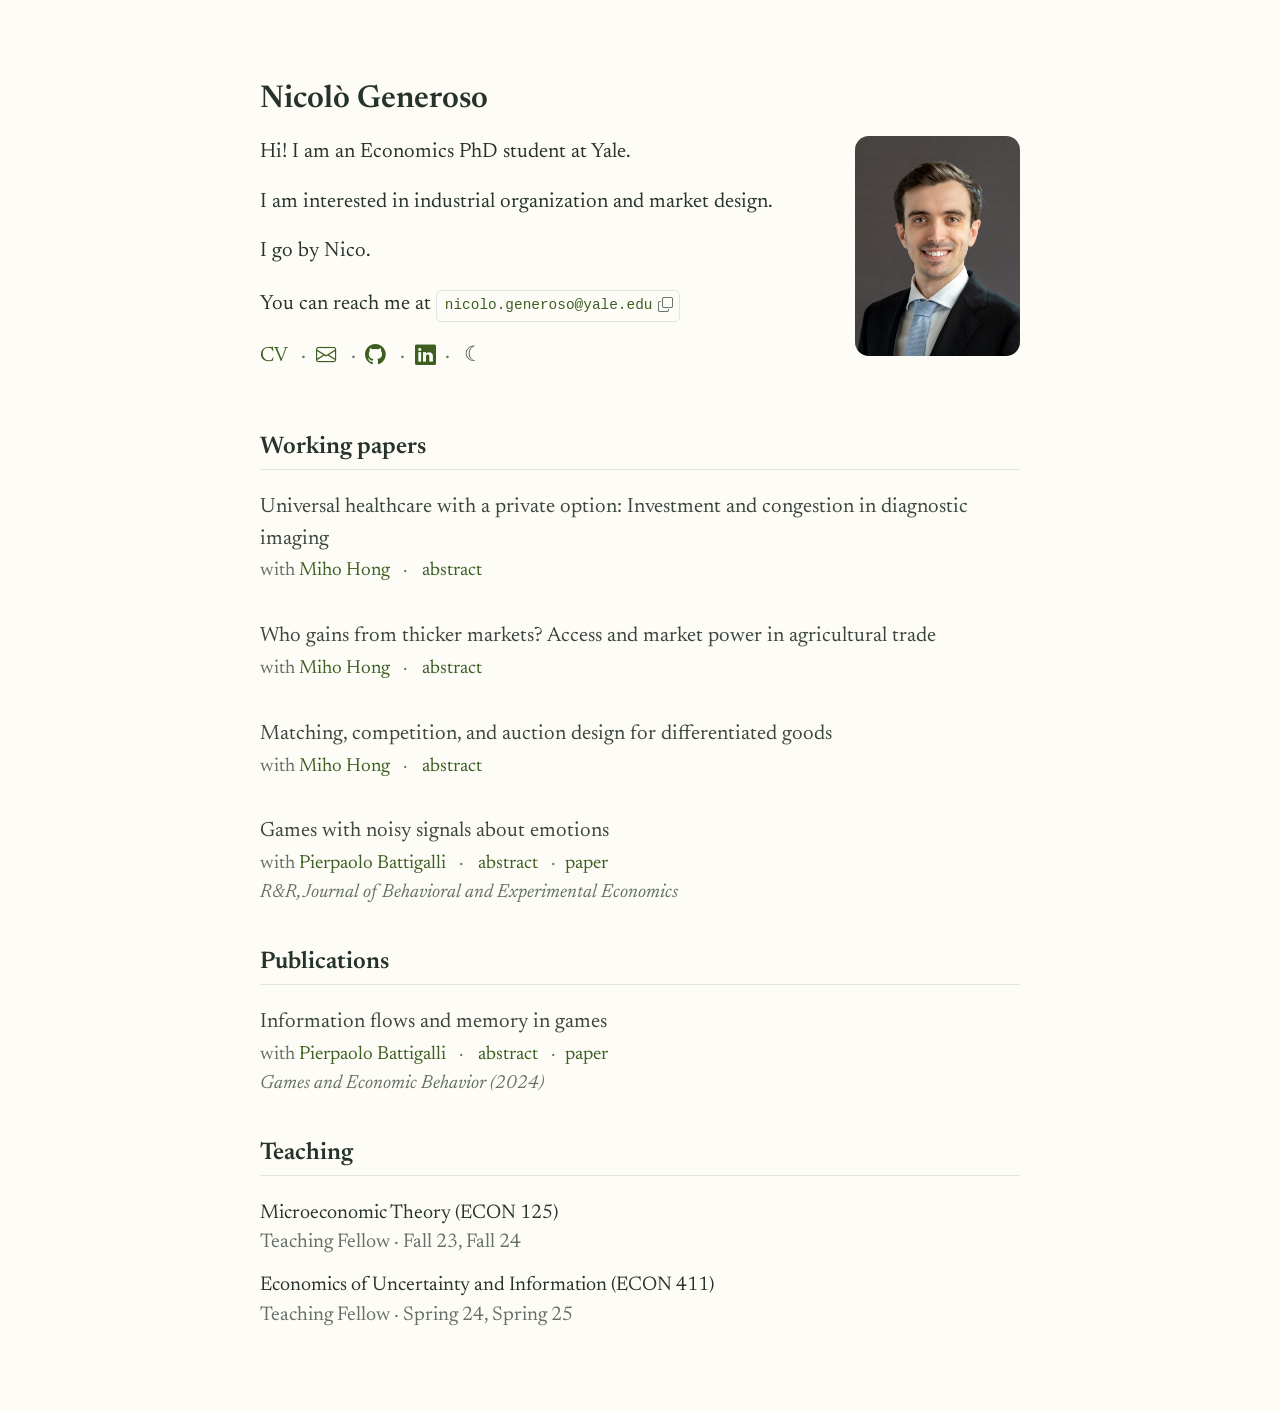
==== index.html @ 24f7a41f "Built site for gh-pages" ====
<!DOCTYPE html>
<html xmlns="http://www.w3.org/1999/xhtml" lang="en" xml:lang="en"><head>

<meta charset="utf-8">
<meta name="generator" content="quarto-1.10.19">

<meta name="viewport" content="width=device-width, initial-scale=1.0, user-scalable=yes">


<title>Nicolò Generoso</title>
<style>
/* Default styles provided by pandoc.
** See https://pandoc.org/MANUAL.html#variables-for-html for config info.
*/
span.smallcaps{font-variant: small-caps;}
div.columns{display: flex; gap: 1.5em;}
div.column{flex: auto;}
@media screen {
div.columns{gap: min(4vw, 1.5em);}
div.column{overflow-x: auto;}
}
div.hanging-indent{margin-left: 1.5em; text-indent: -1.5em;}
ul.task-list{list-style: none;}
ul.task-list li input[type="checkbox"] {
  width: 0.8em;
  margin: 0 0.8em 0.2em -1em; /* quarto-specific, see https://github.com/quarto-dev/quarto-cli/issues/4556 */ 
  vertical-align: middle;
}
</style>


<script src="site_libs/quarto-nav/quarto-nav.js"></script>
<script src="site_libs/quarto-nav/headroom.min.js"></script>
<link href="./pictures/favicon.svg" rel="icon" type="image/svg+xml">
<script src="site_libs/clipboard/clipboard.min.js"></script>
<script src="site_libs/quarto-html/quarto.js" type="module"></script>
<script src="site_libs/quarto-html/tabsets/tabsets.js" type="module"></script>
<script src="site_libs/quarto-html/popper.min.js"></script>
<script src="site_libs/quarto-html/tippy.umd.min.js"></script>
<link href="site_libs/quarto-html/tippy.css" rel="stylesheet">
<link href="site_libs/quarto-html/quarto-syntax-highlighting-bf27225e3a48a9273f3daa8f8e829971.css" rel="stylesheet" class="quarto-color-scheme" id="quarto-text-highlighting-styles">
<link href="site_libs/quarto-html/quarto-syntax-highlighting-dark-b626d73c4c936ccc3cb08be7d45d1df6.css" rel="stylesheet" class="quarto-color-scheme quarto-color-alternate" id="quarto-text-highlighting-styles">
<link href="site_libs/quarto-html/quarto-syntax-highlighting-bf27225e3a48a9273f3daa8f8e829971.css" rel="stylesheet" class="quarto-color-scheme-extra" id="quarto-text-highlighting-styles">
<script src="site_libs/bootstrap/bootstrap.min.js"></script>
<link href="site_libs/bootstrap/bootstrap-icons.css" rel="stylesheet">
<link href="site_libs/bootstrap/bootstrap-909a4e0789ce3d438c9df73780125ab1.min.css" rel="stylesheet" append-hash="true" class="quarto-color-scheme" id="quarto-bootstrap" data-mode="light">
<link href="site_libs/bootstrap/bootstrap-dark-571c286f140bd53340617a82e5a645ec.min.css" rel="stylesheet" append-hash="true" class="quarto-color-scheme quarto-color-alternate" id="quarto-bootstrap" data-mode="dark">
<link href="site_libs/bootstrap/bootstrap-909a4e0789ce3d438c9df73780125ab1.min.css" rel="stylesheet" append-hash="true" class="quarto-color-scheme-extra" id="quarto-bootstrap" data-mode="light">
<script id="quarto-search-options" type="application/json">{
  "language": {
    "search-no-results-text": "No results",
    "search-matching-documents-text": "matching documents",
    "search-copy-link-title": "Copy link to search",
    "search-hide-matches-text": "Hide additional matches",
    "search-more-match-text": "more match in this document",
    "search-more-matches-text": "more matches in this document",
    "search-clear-button-title": "Clear",
    "search-text-placeholder": "",
    "search-detached-cancel-button-title": "Cancel",
    "search-submit-button-title": "Submit",
    "search-label": "Search"
  }
}</script>
<link rel="preconnect" href="https://fonts.googleapis.com">
<link rel="preconnect" href="https://fonts.gstatic.com" crossorigin="">
<link rel="stylesheet" href="https://fonts.googleapis.com/css2?family=Newsreader:ital,opsz,wght@0,6..72,400;0,6..72,500;0,6..72,600;1,6..72,400&amp;display=swap">


</head>

<body class="nav-fixed quarto-light"><script id="quarto-html-before-body" type="application/javascript">
    const toggleBodyColorMode = (bsSheetEl) => {
      const mode = bsSheetEl.getAttribute("data-mode");
      const bodyEl = window.document.querySelector("body");
      if (mode === "dark") {
        bodyEl.classList.add("quarto-dark");
        bodyEl.classList.remove("quarto-light");
      } else {
        bodyEl.classList.add("quarto-light");
        bodyEl.classList.remove("quarto-dark");
      }
    }
    const toggleBodyColorPrimary = () => {
      const bsSheetEl = window.document.querySelector("link#quarto-bootstrap:not([rel=disabled-stylesheet])");
      if (bsSheetEl) {
        toggleBodyColorMode(bsSheetEl);
      }
    }
    const setColorSchemeToggle = (alternate) => {
      const toggles = window.document.querySelectorAll('.quarto-color-scheme-toggle');
      for (let i=0; i < toggles.length; i++) {
        const toggle = toggles[i];
        if (toggle) {
          if (alternate) {
            toggle.classList.add("alternate");
          } else {
            toggle.classList.remove("alternate");
          }
        }
      }
    };
    const toggleColorMode = (alternate) => {
      // Switch the stylesheets
      const primaryStylesheets = window.document.querySelectorAll('link.quarto-color-scheme:not(.quarto-color-alternate)');
      const alternateStylesheets = window.document.querySelectorAll('link.quarto-color-scheme.quarto-color-alternate');
      manageTransitions('#quarto-margin-sidebar .nav-link', false);
      if (alternate) {
        // note: dark is layered on light, we don't disable primary!
        enableStylesheet(alternateStylesheets);
        for (const sheetNode of alternateStylesheets) {
          if (sheetNode.id === "quarto-bootstrap") {
            toggleBodyColorMode(sheetNode);
          }
        }
      } else {
        disableStylesheet(alternateStylesheets);
        enableStylesheet(primaryStylesheets)
        toggleBodyColorPrimary();
      }
      manageTransitions('#quarto-margin-sidebar .nav-link', true);
      // Switch the toggles
      setColorSchemeToggle(alternate)
      // Hack to workaround the fact that safari doesn't
      // properly recolor the scrollbar when toggling (#1455)
      if (navigator.userAgent.indexOf('Safari') > 0 && navigator.userAgent.indexOf('Chrome') == -1) {
        manageTransitions("body", false);
        window.scrollTo(0, 1);
        setTimeout(() => {
          window.scrollTo(0, 0);
          manageTransitions("body", true);
        }, 40);
      }
    }
    const disableStylesheet = (stylesheets) => {
      for (let i=0; i < stylesheets.length; i++) {
        const stylesheet = stylesheets[i];
        stylesheet.rel = 'disabled-stylesheet';
      }
    }
    const enableStylesheet = (stylesheets) => {
      for (let i=0; i < stylesheets.length; i++) {
        const stylesheet = stylesheets[i];
        if(stylesheet.rel !== 'stylesheet') { // for Chrome, which will still FOUC without this check
          stylesheet.rel = 'stylesheet';
        }
      }
    }
    const manageTransitions = (selector, allowTransitions) => {
      const els = window.document.querySelectorAll(selector);
      for (let i=0; i < els.length; i++) {
        const el = els[i];
        if (allowTransitions) {
          el.classList.remove('notransition');
        } else {
          el.classList.add('notransition');
        }
      }
    }
    const isFileUrl = () => {
      return window.location.protocol === 'file:';
    }
    const hasAlternateSentinel = () => {
      let styleSentinel = getColorSchemeSentinel();
      if (styleSentinel !== null) {
        return styleSentinel === "alternate";
      } else {
        return false;
      }
    }
    const setStyleSentinel = (alternate) => {
      const value = alternate ? "alternate" : "default";
      if (!isFileUrl()) {
        window.localStorage.setItem("quarto-color-scheme", value);
      } else {
        localAlternateSentinel = value;
      }
    }
    const getColorSchemeSentinel = () => {
      if (!isFileUrl()) {
        const storageValue = window.localStorage.getItem("quarto-color-scheme");
        return storageValue != null ? storageValue : localAlternateSentinel;
      } else {
        return localAlternateSentinel;
      }
    }
    const toggleGiscusIfUsed = (isAlternate, darkModeDefault) => {
      const baseTheme = document.querySelector('#giscus-base-theme')?.value ?? 'light';
      const alternateTheme = document.querySelector('#giscus-alt-theme')?.value ?? 'dark';
      let newTheme = '';
      if(authorPrefersDark) {
        newTheme = isAlternate ? baseTheme : alternateTheme;
      } else {
        newTheme = isAlternate ? alternateTheme : baseTheme;
      }
      const changeGiscusTheme = () => {
        // From: https://github.com/giscus/giscus/issues/336
        const sendMessage = (message) => {
          const iframe = document.querySelector('iframe.giscus-frame');
          if (!iframe) return;
          iframe.contentWindow.postMessage({ giscus: message }, 'https://giscus.app');
        }
        sendMessage({
          setConfig: {
            theme: newTheme
          }
        });
      }
      const isGiscussLoaded = window.document.querySelector('iframe.giscus-frame') !== null;
      if (isGiscussLoaded) {
        changeGiscusTheme();
      }
    };
    const authorPrefersDark = false;
    const darkModeDefault = authorPrefersDark;
      document.querySelector('link#quarto-text-highlighting-styles.quarto-color-scheme-extra').rel = 'disabled-stylesheet';
      document.querySelector('link#quarto-bootstrap.quarto-color-scheme-extra').rel = 'disabled-stylesheet';
    let localAlternateSentinel = darkModeDefault ? 'alternate' : 'default';
    // Dark / light mode switch
    window.quartoToggleColorScheme = () => {
      // Read the current dark / light value
      let toAlternate = !hasAlternateSentinel();
      toggleColorMode(toAlternate);
      setStyleSentinel(toAlternate);
      toggleGiscusIfUsed(toAlternate, darkModeDefault);
      window.dispatchEvent(new Event('resize'));
    };
    // Switch to dark mode if need be
    if (hasAlternateSentinel()) {
      toggleColorMode(true);
    } else {
      toggleColorMode(false);
    }
  </script>

<div id="quarto-search-results"></div>
  <header id="quarto-header" class="headroom fixed-top">
    <nav class="navbar navbar-expand-lg " data-bs-theme="dark">
      <div class="navbar-container container-fluid">
          <button class="navbar-toggler" type="button" data-bs-toggle="collapse" data-bs-target="#navbarCollapse" aria-controls="navbarCollapse" role="menu" aria-expanded="false" aria-label="Toggle navigation" onclick="if (window.quartoToggleHeadroom) { window.quartoToggleHeadroom(); }">
  <span class="navbar-toggler-icon"></span>
</button>
          <div class="collapse navbar-collapse" id="navbarCollapse">
            <ul class="navbar-nav navbar-nav-scroll me-auto">
  <li class="nav-item">
    <a class="nav-link" href="./index.html#research"> 
<span class="menu-text">Research</span></a>
  </li>  
  <li class="nav-item">
    <a class="nav-link" href="./cv.qmd"> 
<span class="menu-text">CV</span></a>
  </li>  
  <li class="nav-item">
    <a class="nav-link" href="./index.html#contact"> 
<span class="menu-text">Contact</span></a>
  </li>  
</ul>
          </div> <!-- /navcollapse -->
            <div class="quarto-navbar-tools">
  <a href="" class="quarto-color-scheme-toggle quarto-navigation-tool  px-1" onclick="window.quartoToggleColorScheme(); return false;" title="Toggle dark mode"><i class="bi"></i></a>
</div>
      </div> <!-- /container-fluid -->
    </nav>
</header>
<!-- content -->
<div id="quarto-content" class="quarto-container page-columns page-rows-contents page-layout-full page-navbar">
<!-- sidebar -->
<!-- margin-sidebar -->
    
<!-- main -->
<main class="content column-page" id="quarto-document-content">


<header id="title-block-header" class="quarto-title-block default">
<div class="quarto-title">
<h1 class="title">Nicolò Generoso</h1>
</div>



<div class="quarto-title-meta column-page">

    
  
    
  </div>
  


</header>


<div class="home">
<div class="bio">
<section id="nicolò-generoso" class="level1 bio-text">
<h1>Nicolò Generoso</h1>
<p>Hi! I am an Economics PhD student at Yale.</p>
<p>I am interested in industrial organization and market design.</p>
<p>I go by Nico.</p>
<!-- Copy-able email box -->
<div class="email-line">
<p>You can reach me at <span class="email-copy" data-email="nicolo.generoso@yale.edu" title="Click to copy"><code class="email-copy-addr">nicolo.generoso@yale.edu</code><button type="button" class="email-copy-btn" aria-label="Copy email address"><i class="bi bi-copy"></i></button></span></p>
</div>
<div class="linkrow">
<!-- CV · email · GitHub · LinkedIn (dark-mode toggle appended by the script below) -->
<p><a href="https://nicologeneroso.github.io/Generoso_Nicolo_CV.pdf">CV</a> <a href="mailto:nicolo.generoso@yale.edu"><i class="bi bi-envelope"></i></a> <a href="https://github.com/nicologeneroso" title="GitHub"><i class="bi bi-github"></i></a> <a href="https://www.linkedin.com/in/ngeneroso" title="LinkedIn"><i class="bi bi-linkedin"></i></a></p>
</div>
</section>
<p><img src="pictures/picture.jpg" class="bio-photo" alt="Nicolò Generoso"></p>
</div>
<div class="research-area">
<section id="working-papers" class="level2">
<h2 data-anchor-id="working-papers">Working papers</h2>
<section id="universal-healthcare-with-a-private-option-investment-and-congestion-in-diagnostic-imaging" class="level4">
<h4 data-anchor-id="universal-healthcare-with-a-private-option-investment-and-congestion-in-diagnostic-imaging">Universal healthcare with a private option: Investment and congestion in diagnostic imaging</h4>
<div class="paper-meta">
  with <a href="https://sites.google.com/view/mihohong">Miho Hong</a>
  <span class="paper-inline-links">
    <button class="abstract-toggle" type="button">abstract</button>
    <!-- <a href="#">paper</a> -->
  </span>
</div>
<div class="paper">
  <div class="abs-body">
    We study patient welfare, capacity investment, and wait times in a universal healthcare system where patients can either wait for publicly funded care or pay for faster private treatment. Allowing private-pay care can stimulate capacity investment and relieve public queues, but market power can distort prices and the allocation of treatment. We build a model of patient choice, wait times, pricing, and capacity investment. Estimation combines administrative data on publicly funded care and scraped private prices and appointment availability. We find that patients have heterogeneous preferences for timely care. Moreover, pricing and capacity choices affect equilibrium wait times, but profit-maximizing providers do not internalize the resulting congestion externality. The socially efficient allocation would lower private prices and expand capacity. Disallowing private-pay care would reduce patient welfare through the loss of sorting on willingness to pay for timeliness, increased congestion in public queues, and reduced capacity investment. Attaining the status quo welfare under public-only provision would require a 35%-higher public budget to fund additional publicly provided capacity. Private-pay care benefits patients in nearly all urgency, age, and income groups, including those unlikely to use it themselves, who gain from reduced congestion in public queues.
  </div>
</div>
</section>
<section id="who-gains-from-thicker-markets-access-and-market-power-in-agricultural-trade" class="level4">
<h4 data-anchor-id="who-gains-from-thicker-markets-access-and-market-power-in-agricultural-trade">Who gains from thicker markets? Access and market power in agricultural trade</h4>
<div class="paper-meta">
  with <a href="https://sites.google.com/view/mihohong">Miho Hong</a>
  <span class="paper-inline-links">
    <button class="abstract-toggle" type="button">abstract</button>
    <!-- <a href="#">paper</a> -->
  </span>
</div>
<div class="paper">
  <div class="abs-body">
    We study how the organization of trade affects efficiency and division of surplus in South Korea's agricultural wholesale markets, where auction houses compete for buyers and sellers. Integrating fragmented trading pools can improve match quality and limit market power on both sides. However, it can also discourage participation and strengthen auction houses' fee-setting power. Consolidating trade in fewer locations can also raise transportation costs. We develop a model of farmer sorting, bidder participation, spot-market trade, downstream sales, and auction house fee setting. We use detailed fresh-produce auction records from 2016-2023 for estimation. On the seller side, we construct a panel of farmers' shipment choices under varying competitive environments shaped by exogenous harvest patterns, which identifies their sensitivity to distance and price. On the buyer side, optimal participation conditions identify bidder markdowns. We combine these markdowns with auction prices to identify match values created from trade as a flexible function of supply and bidder counts. Estimates show that match quality increases substantially with the number of participating bidders, especially for crops with more within-crop varieties. Yet neither side of the market fully internalizes these gains because of bidder market power and matching benefits that accrue to other participants; counterfactuals show that removing these distortions, as well as auction house market power, would raise total surplus by 5%. Nevertheless, we find that even with such distortions, integrating co-located auction houses---under the existing cap on auction house fees---would have a similar welfare effect, with farmers capturing roughly 60% of the increase. Finally, we demonstrate that consolidating niche market locations to regional hubs can raise total surplus despite the increase in transport costs.
  </div>
</div>
</section>
<section id="matching-competition-and-auction-design-for-differentiated-goods" class="level4">
<h4 data-anchor-id="matching-competition-and-auction-design-for-differentiated-goods">Matching, competition, and auction design for differentiated goods</h4>
<div class="paper-meta">
  with <a href="https://sites.google.com/view/mihohong">Miho Hong</a>
  <span class="paper-inline-links">
    <button class="abstract-toggle" type="button">abstract</button>
    <!-- <a href="#">paper</a> -->
  </span>
</div>
<div class="paper">
  <div class="abs-body">
    Allocation of differentiated goods to buyers with heterogeneous tastes introduces a tradeoff between efficient product-buyer matching and competition between buyers. Separate auctions improve matching by letting buyers target preferred items but thin competition, while pooling differentiated objects increases competition at the expense of match quality. We quantify this tradeoff in wholesale peach auctions in South Korea, where hundreds of lots are auctioned sequentially each day. We document bidder-variety sorting in auction participation and estimate a model of sequential auctions with multi-unit bidder demand, heterogeneous latent tastes for varieties, and selective entry. The estimates reveal heterogeneity in both relative valuations and willingness to bid across varieties. Revenue-maximizing schemes pool varieties that attract different bidders while preserving the horizontal differentiation most valuable for matching. These schemes would raise revenue by 4.8-7.5%, with effects on efficiency ranging from a 2.2% loss to a 0.5% gain. The status quo is typically dominated by pooling schemes that would improve both revenue and match value. Supply composition changes the balance between participation gains and matching losses, and an index of these forces closely predicts the resulting revenue ranking of pooling schemes.
  </div>
</div>
</section>
<section id="games-with-noisy-signals-about-emotions" class="level4">
<h4 data-anchor-id="games-with-noisy-signals-about-emotions">Games with noisy signals about emotions</h4>
<div class="paper-meta">
  with <a href="https://www.unibocconi.it/en/faculty/pierpaolo-battigalli">Pierpaolo Battigalli</a>
  <span class="paper-inline-links">
    <button class="abstract-toggle" type="button">abstract</button>
    <a href="https://igier.unibocconi.eu/sites/default/files/media/publication/719_1.pdf?_gl=1*1jtf5vg*_up*MQ..*_ga*NTMwMTM5NjE3LjE3OTAwMjg2MzU.*_ga_BV13NTT085*czE3OTAwMjg2MzQkbzEkZzEkdDE3OTAwMjg2NTMkajQxJGwwJGgw">paper</a>
  </span>
  <br>
  <span class="venue"><em>R&amp;R, Journal of Behavioral and Experimental Economics</em></span>
</div>
<div class="paper">
  <div class="abs-body">
    We formalize a novel framework allowing for the observation of noisy signals about co-players' emotions, or states of mind. Insofar as the latter are belief-dependent, such feedback allows players to draw inferences informing their strategic thinking. First, we give a definition of players' rationality: we require that rational players hold coherent beliefs, that they update their beliefs consistently with the evidence and according to Bayes rule, that they plan optimally, and that they implement their plans. Under mild and reasonable technical assumptions, we prove that the set of states of the world in which a player is rational is an event (a Borel set). Second, we analyze players' strategic reasoning adapting the strong rationalizability solution concept, and we give its epistemic justification in terms of players' rationality and interactive beliefs. The "forward-induction" reasoning entailed by such solution allows players to make inferences about their co-players' beliefs, private information, and future, or past and unobserved behavior based on the behavioral and emotional feedback they obtain as the game unfolds. We illustrate our framework with a signaling-like example, showing that the possibility of betraying lies, e.g., by blushing, may incentivize truth-telling.
  </div>
</div>
</section>
</section>
<section id="publications" class="level2">
<h2 data-anchor-id="publications">Publications</h2>
<section id="information-flows-and-memory-in-games" class="level4">
<h4 data-anchor-id="information-flows-and-memory-in-games">Information flows and memory in games</h4>
<div class="paper-meta">
  with <a href="https://www.unibocconi.it/en/faculty/pierpaolo-battigalli">Pierpaolo Battigalli</a>
  <span class="paper-inline-links">
    <button class="abstract-toggle" type="button">abstract</button>
    <a href="https://doi.org/10.1016/j.geb.2024.03.018">paper</a>
  </span>
  <br>
  <span class="venue"><em>Games and Economic Behavior</em> (2024)</span>
</div>
<div class="paper">
  <div class="abs-body">
    The standard extensive-form partitional representation of information in sequential games fails to distinguish the description of the rules of interaction from the description of players' personal traits. Indeed, this representation does not model how the information given to players as per the rules of the game blends with players' cognitive abilities. We propose a representation of sequential games that explicitly describes the flow of information accruing to players rather than the stock of information retained by players encoded in information partitions. Then, we add a game-independent description of players' mnemonic abilities. If players have perfect memory, our flow representation gives rise to information partitions satisfying the perfect recall property, but different combinations of information flows and players' mnemonic abilities may induce the same information partitions. We show how to use our framework to explicitly model a wide array of cognitive limitations and embed them in the representation of game situations.
  </div>
</div>
</section>
</section>
<section id="teaching" class="level2">
<h2 data-anchor-id="teaching">Teaching</h2>
<div class="teaching-list">
<ul>
<li>Microeconomic Theory (ECON 125) <span class="course-meta">Teaching Fellow · Fall 23, Fall 24</span></li>
<li>Economics of Uncertainty and Information (ECON 411) <span class="course-meta">Teaching Fellow · Spring 24, Spring 25</span></li>
</ul>
</div>
</section>
</div>
</div>
<script>
// Move dark-mode toggle next to intro links
(function () {
  var toggle = document.querySelector('.quarto-color-scheme-toggle');
  var row = document.querySelector('.linkrow p') || document.querySelector('.linkrow');
  if (toggle && row) {
    // muted "·" separating the links from the toggle
    var sep = document.createElement('span');
    sep.className = 'linkrow-sep';
    sep.textContent = '·';
    row.appendChild(sep);
    row.appendChild(toggle);
  }
})();
</script>
<script>
// Toggle a paper abstract without taking the links off the coauthor row
document.querySelectorAll('.abstract-toggle').forEach(function (button) {
  button.addEventListener('click', function () {
    button.classList.toggle('is-open');
  });
});
</script>
<script>
// Make the email copy-able:
(function () {
  var box = document.querySelector('.email-copy');
  if (!box) return;
  var icon = box.querySelector('.email-copy-btn i');
  var addr = box.querySelector('.email-copy-addr');
  var timer;

  // Fall back to the old select+execCommand 
  function copyText(text) {
    if (navigator.clipboard && window.isSecureContext) {
      return navigator.clipboard.writeText(text);
    }
    return new Promise(function (resolve, reject) {
      var ta = document.createElement('textarea');
      ta.value = text;
      ta.setAttribute('readonly', '');
      ta.style.position = 'fixed';
      ta.style.opacity = '0';
      document.body.appendChild(ta);
      ta.select();
      var ok = false;
      try { ok = document.execCommand('copy'); } catch (e) { ok = false; }
      document.body.removeChild(ta);
      ok ? resolve() : reject();
    });
  }

  // Swap the copy icon for another one for a moment, then revert it
  function flash(iconClass, tip, ms) {
    icon.className = iconClass;
    box.title = tip;
    box.classList.add('is-copied');
    clearTimeout(timer);
    timer = setTimeout(function () {
      icon.className = 'bi bi-copy';
      box.title = 'Click to copy';
      box.classList.remove('is-copied');
    }, ms);
  }

  box.addEventListener('click', function () {
    copyText(box.dataset.email).then(function () {
      flash('bi bi-check2', 'Copied!', 1800);
    }).catch(function () {
      var range = document.createRange();
      range.selectNodeContents(addr);
      var sel = window.getSelection();
      sel.removeAllRanges();
      sel.addRange(range);
      flash('bi bi-exclamation-circle', 'Press Ctrl+C to copy', 2600);
    });
  });
})();
</script>



</main> <!-- /main -->
<script id="quarto-html-after-body" type="application/javascript">
  window.document.addEventListener("DOMContentLoaded", function (event) {
    // Ensure there is a toggle, if there isn't float one in the top right
    if (window.document.querySelector('.quarto-color-scheme-toggle') === null) {
      const a = window.document.createElement('a');
      a.classList.add('top-right');
      a.classList.add('quarto-color-scheme-toggle');
      a.href = "";
      a.onclick = function() { try { window.quartoToggleColorScheme(); } catch {} return false; };
      const i = window.document.createElement("i");
      i.classList.add('bi');
      a.appendChild(i);
      window.document.body.appendChild(a);
    }
    setColorSchemeToggle(hasAlternateSentinel())
    const isCodeAnnotation = (el) => {
      for (const clz of el.classList) {
        if (clz.startsWith('code-annotation-')) {                     
          return true;
        }
      }
      return false;
    }
    const onCopySuccess = function(e) {
      // button target
      const button = e.trigger;
      // don't keep focus
      button.blur();
      // flash "checked"
      button.classList.add('code-copy-button-checked');
      var currentTitle = button.getAttribute("title");
      button.setAttribute("title", "Copied!");
      let tooltip;
      if (window.bootstrap) {
        button.setAttribute("data-bs-toggle", "tooltip");
        button.setAttribute("data-bs-placement", "left");
        button.setAttribute("data-bs-title", "Copied!");
        tooltip = new bootstrap.Tooltip(button, 
          { trigger: "manual", 
            customClass: "code-copy-button-tooltip",
            offset: [0, -8]});
        tooltip.show();    
      }
      setTimeout(function() {
        if (tooltip) {
          tooltip.hide();
          button.removeAttribute("data-bs-title");
          button.removeAttribute("data-bs-toggle");
          button.removeAttribute("data-bs-placement");
        }
        button.setAttribute("title", currentTitle);
        button.classList.remove('code-copy-button-checked');
      }, 1000);
      // clear code selection
      e.clearSelection();
    }
    const getTextToCopy = function(trigger) {
      const outerScaffold = trigger.parentElement.cloneNode(true);
      const codeEl = outerScaffold.querySelector('code');
      for (const childEl of codeEl.children) {
        if (isCodeAnnotation(childEl)) {
          childEl.remove();
        }
      }
      return codeEl.innerText;
    }
    const clipboard = new window.ClipboardJS('.code-copy-button:not([data-in-quarto-modal])', {
      text: getTextToCopy
    });
    clipboard.on('success', onCopySuccess);
    if (window.document.getElementById('quarto-embedded-source-code-modal')) {
      const clipboardModal = new window.ClipboardJS('.code-copy-button[data-in-quarto-modal]', {
        text: getTextToCopy,
        container: window.document.getElementById('quarto-embedded-source-code-modal')
      });
      clipboardModal.on('success', onCopySuccess);
    }
      var localhostRegex = new RegExp(/^(?:http|https):\/\/localhost\:?[0-9]*\//);
      var mailtoRegex = new RegExp(/^mailto:/);
        var filterRegex = new RegExp("https:\/\/nicologeneroso\.github\.io\/");
      var isInternal = (href) => {
          return filterRegex.test(href) || localhostRegex.test(href) || mailtoRegex.test(href);
      }
      // Inspect non-navigation links and adorn them if external
     var links = window.document.querySelectorAll('a[href]:not(.nav-link):not(.navbar-brand):not(.toc-action):not(.sidebar-link):not(.sidebar-item-toggle):not(.pagination-link):not(.no-external):not([aria-hidden]):not(.dropdown-item):not(.quarto-navigation-tool):not(.about-link)');
      for (var i=0; i<links.length; i++) {
        const link = links[i];
        if (!isInternal(link.href)) {
          // undo the damage that might have been done by quarto-nav.js in the case of
          // links that we want to consider external
          if (link.dataset.originalHref !== undefined) {
            link.href = link.dataset.originalHref;
          }
            // target, if specified
            link.setAttribute("target", "_blank");
            if (link.getAttribute("rel") === null) {
              link.setAttribute("rel", "noopener");
            }
        }
      }
    function tippyHover(el, contentFn, onTriggerFn, onUntriggerFn) {
      const config = {
        allowHTML: true,
        maxWidth: 500,
        delay: 100,
        arrow: false,
        appendTo: function(el) {
            return el.parentElement;
        },
        interactive: true,
        interactiveBorder: 10,
        theme: 'quarto',
        placement: 'bottom-start',
      };
      if (contentFn) {
        config.content = contentFn;
      }
      if (onTriggerFn) {
        config.onTrigger = onTriggerFn;
      }
      if (onUntriggerFn) {
        config.onUntrigger = onUntriggerFn;
      }
      window.tippy(el, config); 
    }
    const noterefs = window.document.querySelectorAll('a[role="doc-noteref"]');
    for (var i=0; i<noterefs.length; i++) {
      const ref = noterefs[i];
      tippyHover(ref, function() {
        // use id or data attribute instead here
        let href = ref.getAttribute('data-footnote-href') || ref.getAttribute('href');
        try { href = new URL(href).hash; } catch {}
        const id = href.replace(/^#\/?/, "");
        const note = window.document.getElementById(id);
        if (note) {
          return note.innerHTML;
        } else {
          return "";
        }
      });
    }
    const xrefs = window.document.querySelectorAll('a.quarto-xref');
    const processXRef = (id, note) => {
      // Strip column container classes
      const stripColumnClz = (el) => {
        el.classList.remove("page-full", "page-columns");
        if (el.children) {
          for (const child of el.children) {
            stripColumnClz(child);
          }
        }
      }
      stripColumnClz(note)
      if (id === null || id.startsWith('sec-')) {
        // Special case sections, only their first couple elements
        const container = document.createElement("div");
        if (note.children && note.children.length > 2) {
          container.appendChild(note.children[0].cloneNode(true));
          for (let i = 1; i < note.children.length; i++) {
            const child = note.children[i];
            if (child.tagName === "P" && child.innerText === "") {
              continue;
            } else {
              container.appendChild(child.cloneNode(true));
              break;
            }
          }
          if (window.Quarto?.typesetMath) {
            window.Quarto.typesetMath(container);
          }
          return container.innerHTML
        } else {
          if (window.Quarto?.typesetMath) {
            window.Quarto.typesetMath(note);
          }
          return note.innerHTML;
        }
      } else {
        // Remove any anchor links if they are present
        const anchorLink = note.querySelector('a.anchorjs-link');
        if (anchorLink) {
          anchorLink.remove();
        }
        if (window.Quarto?.typesetMath) {
          window.Quarto.typesetMath(note);
        }
        if (note.classList.contains("callout")) {
          return note.outerHTML;
        } else {
          return note.innerHTML;
        }
      }
    }
    for (var i=0; i<xrefs.length; i++) {
      const xref = xrefs[i];
      tippyHover(xref, undefined, function(instance) {
        instance.disable();
        let url = xref.getAttribute('href');
        let hash = undefined; 
        if (url.startsWith('#')) {
          hash = url;
        } else {
          try { hash = new URL(url).hash; } catch {}
        }
        if (hash) {
          const id = hash.replace(/^#\/?/, "");
          const note = window.document.getElementById(id);
          if (note !== null) {
            try {
              const html = processXRef(id, note.cloneNode(true));
              instance.setContent(html);
            } finally {
              instance.enable();
              instance.show();
            }
          } else {
            // See if we can fetch this
            fetch(url.split('#')[0])
            .then(res => res.text())
            .then(html => {
              const parser = new DOMParser();
              const htmlDoc = parser.parseFromString(html, "text/html");
              const note = htmlDoc.getElementById(id);
              if (note !== null) {
                const html = processXRef(id, note);
                instance.setContent(html);
              } 
            }).finally(() => {
              instance.enable();
              instance.show();
            });
          }
        } else {
          // See if we can fetch a full url (with no hash to target)
          // This is a special case and we should probably do some content thinning / targeting
          fetch(url)
          .then(res => res.text())
          .then(html => {
            const parser = new DOMParser();
            const htmlDoc = parser.parseFromString(html, "text/html");
            const note = htmlDoc.querySelector('main.content');
            if (note !== null) {
              // This should only happen for chapter cross references
              // (since there is no id in the URL)
              // remove the first header
              if (note.children.length > 0 && note.children[0].tagName === "HEADER") {
                note.children[0].remove();
              }
              const html = processXRef(null, note);
              instance.setContent(html);
            } 
          }).finally(() => {
            instance.enable();
            instance.show();
          });
        }
      }, function(instance) {
      });
    }
        let selectedAnnoteEl;
        const selectorForAnnotation = ( cell, annotation) => {
          let cellAttr = 'data-code-cell="' + cell + '"';
          let lineAttr = 'data-code-annotation="' +  annotation + '"';
          const selector = 'span[' + cellAttr + '][' + lineAttr + ']';
          return selector;
        }
        const selectCodeLines = (annoteEl) => {
          const doc = window.document;
          const targetCell = annoteEl.getAttribute("data-target-cell");
          const targetAnnotation = annoteEl.getAttribute("data-target-annotation");
          const annoteSpan = window.document.querySelector(selectorForAnnotation(targetCell, targetAnnotation));
          const lines = annoteSpan.getAttribute("data-code-lines").split(",");
          const lineIds = lines.map((line) => {
            return targetCell + "-" + line;
          })
          let top = null;
          let height = null;
          let parent = null;
          if (lineIds.length > 0) {
              //compute the position of the single el (top and bottom and make a div)
              const el = window.document.getElementById(lineIds[0]);
              top = el.offsetTop;
              height = el.offsetHeight;
              parent = el.parentElement.parentElement;
            if (lineIds.length > 1) {
              const lastEl = window.document.getElementById(lineIds[lineIds.length - 1]);
              const bottom = lastEl.offsetTop + lastEl.offsetHeight;
              height = bottom - top;
            }
            if (top !== null && height !== null && parent !== null) {
              // cook up a div (if necessary) and position it 
              let div = window.document.getElementById("code-annotation-line-highlight");
              if (div === null) {
                div = window.document.createElement("div");
                div.setAttribute("id", "code-annotation-line-highlight");
                div.style.position = 'absolute';
                parent.appendChild(div);
              }
              div.style.top = top - 2 + "px";
              div.style.height = height + 4 + "px";
              div.style.left = 0;
              let gutterDiv = window.document.getElementById("code-annotation-line-highlight-gutter");
              if (gutterDiv === null) {
                gutterDiv = window.document.createElement("div");
                gutterDiv.setAttribute("id", "code-annotation-line-highlight-gutter");
                gutterDiv.style.position = 'absolute';
                const codeCell = window.document.getElementById(targetCell);
                const gutter = codeCell.querySelector('.code-annotation-gutter');
                gutter.appendChild(gutterDiv);
              }
              gutterDiv.style.top = top - 2 + "px";
              gutterDiv.style.height = height + 4 + "px";
            }
            selectedAnnoteEl = annoteEl;
          }
        };
        const unselectCodeLines = () => {
          const elementsIds = ["code-annotation-line-highlight", "code-annotation-line-highlight-gutter"];
          elementsIds.forEach((elId) => {
            const div = window.document.getElementById(elId);
            if (div) {
              div.remove();
            }
          });
          selectedAnnoteEl = undefined;
        };
          // Handle positioning of the toggle
      window.addEventListener(
        "resize",
        throttle(() => {
          elRect = undefined;
          if (selectedAnnoteEl) {
            selectCodeLines(selectedAnnoteEl);
          }
        }, 10)
      );
      function throttle(fn, ms) {
      let throttle = false;
      let timer;
        return (...args) => {
          if(!throttle) { // first call gets through
              fn.apply(this, args);
              throttle = true;
          } else { // all the others get throttled
              if(timer) clearTimeout(timer); // cancel #2
              timer = setTimeout(() => {
                fn.apply(this, args);
                timer = throttle = false;
              }, ms);
          }
        };
      }
        // Attach click handler to the DT
        const annoteDls = window.document.querySelectorAll('dt[data-target-cell]');
        for (const annoteDlNode of annoteDls) {
          annoteDlNode.addEventListener('click', (event) => {
            const clickedEl = event.target;
            if (clickedEl !== selectedAnnoteEl) {
              unselectCodeLines();
              const activeEl = window.document.querySelector('dt[data-target-cell].code-annotation-active');
              if (activeEl) {
                activeEl.classList.remove('code-annotation-active');
              }
              selectCodeLines(clickedEl);
              clickedEl.classList.add('code-annotation-active');
            } else {
              // Unselect the line
              unselectCodeLines();
              clickedEl.classList.remove('code-annotation-active');
            }
          });
        }
    const findCites = (el) => {
      const parentEl = el.parentElement;
      if (parentEl) {
        const cites = parentEl.dataset.cites;
        if (cites) {
          return {
            el,
            cites: cites.split(' ')
          };
        } else {
          return findCites(el.parentElement)
        }
      } else {
        return undefined;
      }
    };
    var bibliorefs = window.document.querySelectorAll('a[role="doc-biblioref"]');
    for (var i=0; i<bibliorefs.length; i++) {
      const ref = bibliorefs[i];
      const citeInfo = findCites(ref);
      if (citeInfo) {
        tippyHover(citeInfo.el, function() {
          var popup = window.document.createElement('div');
          citeInfo.cites.forEach(function(cite) {
            var citeDiv = window.document.createElement('div');
            citeDiv.classList.add('hanging-indent');
            citeDiv.classList.add('csl-entry');
            var biblioDiv = window.document.getElementById('ref-' + cite);
            if (biblioDiv) {
              citeDiv.innerHTML = biblioDiv.innerHTML;
            }
            popup.appendChild(citeDiv);
          });
          return popup.innerHTML;
        });
      }
    }
  });
  </script>
</div> <!-- /content -->




</body></html>
---- site_libs/quarto-html/tippy.css ----
.tippy-box[data-animation=fade][data-state=hidden]{opacity:0}[data-tippy-root]{max-width:calc(100vw - 10px)}.tippy-box{position:relative;background-color:#333;color:#fff;border-radius:4px;font-size:14px;line-height:1.4;white-space:normal;outline:0;transition-property:transform,visibility,opacity}.tippy-box[data-placement^=top]>.tippy-arrow{bottom:0}.tippy-box[data-placement^=top]>.tippy-arrow:before{bottom:-7px;left:0;border-width:8px 8px 0;border-top-color:initial;transform-origin:center top}.tippy-box[data-placement^=bottom]>.tippy-arrow{top:0}.tippy-box[data-placement^=bottom]>.tippy-arrow:before{top:-7px;left:0;border-width:0 8px 8px;border-bottom-color:initial;transform-origin:center bottom}.tippy-box[data-placement^=left]>.tippy-arrow{right:0}.tippy-box[data-placement^=left]>.tippy-arrow:before{border-width:8px 0 8px 8px;border-left-color:initial;right:-7px;transform-origin:center left}.tippy-box[data-placement^=right]>.tippy-arrow{left:0}.tippy-box[data-placement^=right]>.tippy-arrow:before{left:-7px;border-width:8px 8px 8px 0;border-right-color:initial;transform-origin:center right}.tippy-box[data-inertia][data-state=visible]{transition-timing-function:cubic-bezier(.54,1.5,.38,1.11)}.tippy-arrow{width:16px;height:16px;color:#333}.tippy-arrow:before{content:"";position:absolute;border-color:transparent;border-style:solid}.tippy-content{position:relative;padding:5px 9px;z-index:1}
---- site_libs/quarto-html/quarto-syntax-highlighting-bf27225e3a48a9273f3daa8f8e829971.css ----
/* quarto syntax highlight colors */
:root {
  --quarto-hl-ot-color: #003B4F;
  --quarto-hl-at-color: #657422;
  --quarto-hl-ss-color: #20794D;
  --quarto-hl-an-color: #5E5E5E;
  --quarto-hl-fu-color: #4758AB;
  --quarto-hl-st-color: #20794D;
  --quarto-hl-cf-color: #003B4F;
  --quarto-hl-op-color: #5E5E5E;
  --quarto-hl-er-color: #AD0000;
  --quarto-hl-bn-color: #AD0000;
  --quarto-hl-al-color: #AD0000;
  --quarto-hl-va-color: #111111;
  --quarto-hl-bu-color: inherit;
  --quarto-hl-ex-color: inherit;
  --quarto-hl-pp-color: #AD0000;
  --quarto-hl-in-color: #5E5E5E;
  --quarto-hl-vs-color: #20794D;
  --quarto-hl-wa-color: #5E5E5E;
  --quarto-hl-do-color: #5E5E5E;
  --quarto-hl-im-color: #00769E;
  --quarto-hl-ch-color: #20794D;
  --quarto-hl-dt-color: #AD0000;
  --quarto-hl-fl-color: #AD0000;
  --quarto-hl-co-color: #5E5E5E;
  --quarto-hl-cv-color: #5E5E5E;
  --quarto-hl-cn-color: #8f5902;
  --quarto-hl-sc-color: #5E5E5E;
  --quarto-hl-dv-color: #AD0000;
  --quarto-hl-kw-color: #003B4F;
}

/* other quarto variables */
:root {
  --quarto-font-monospace: SFMono-Regular, Menlo, Monaco, Consolas, "Liberation Mono", "Courier New", monospace;
}

/* syntax highlight based on Pandoc's rules */
pre > code.sourceCode > span {
  color: #003B4F;
}

code.sourceCode > span {
  color: #003B4F;
}

div.sourceCode,
div.sourceCode pre.sourceCode {
  color: #003B4F;
}

/* Normal */
code span {
  color: #003B4F;
}

/* Alert */
code span.al {
  color: #AD0000;
  font-style: inherit;
}

/* Annotation */
code span.an {
  color: #5E5E5E;
  font-style: inherit;
}

/* Attribute */
code span.at {
  color: #657422;
  font-style: inherit;
}

/* BaseN */
code span.bn {
  color: #AD0000;
  font-style: inherit;
}

/* BuiltIn */
code span.bu {
  font-style: inherit;
}

/* ControlFlow */
code span.cf {
  color: #003B4F;
  font-weight: bold;
  font-style: inherit;
}

/* Char */
code span.ch {
  color: #20794D;
  font-style: inherit;
}

/* Constant */
code span.cn {
  color: #8f5902;
  font-style: inherit;
}

/* Comment */
code span.co {
  color: #5E5E5E;
  font-style: inherit;
}

/* CommentVar */
code span.cv {
  color: #5E5E5E;
  font-style: italic;
}

/* Documentation */
code span.do {
  color: #5E5E5E;
  font-style: italic;
}

/* DataType */
code span.dt {
  color: #AD0000;
  font-style: inherit;
}

/* DecVal */
code span.dv {
  color: #AD0000;
  font-style: inherit;
}

/* Error */
code span.er {
  color: #AD0000;
  font-style: inherit;
}

/* Extension */
code span.ex {
  font-style: inherit;
}

/* Float */
code span.fl {
  color: #AD0000;
  font-style: inherit;
}

/* Function */
code span.fu {
  color: #4758AB;
  font-style: inherit;
}

/* Import */
code span.im {
  color: #00769E;
  font-style: inherit;
}

/* Information */
code span.in {
  color: #5E5E5E;
  font-style: inherit;
}

/* Keyword */
code span.kw {
  color: #003B4F;
  font-weight: bold;
  font-style: inherit;
}

/* Operator */
code span.op {
  color: #5E5E5E;
  font-style: inherit;
}

/* Other */
code span.ot {
  color: #003B4F;
  font-style: inherit;
}

/* Preprocessor */
code span.pp {
  color: #AD0000;
  font-style: inherit;
}

/* SpecialChar */
code span.sc {
  color: #5E5E5E;
  font-style: inherit;
}

/* SpecialString */
code span.ss {
  color: #20794D;
  font-style: inherit;
}

/* String */
code span.st {
  color: #20794D;
  font-style: inherit;
}

/* Variable */
code span.va {
  color: #111111;
  font-style: inherit;
}

/* VerbatimString */
code span.vs {
  color: #20794D;
  font-style: inherit;
}

/* Warning */
code span.wa {
  color: #5E5E5E;
  font-style: italic;
}

.prevent-inlining {
  content: "</";
}

/*# sourceMappingURL=8be38f48d34c45af72792cbd699585e7.css.map */
---- site_libs/quarto-html/quarto-syntax-highlighting-dark-b626d73c4c936ccc3cb08be7d45d1df6.css ----
/* quarto syntax highlight colors */
:root {
  --quarto-hl-al-color: #f07178;
  --quarto-hl-an-color: #d4d0ab;
  --quarto-hl-at-color: #00e0e0;
  --quarto-hl-bn-color: #d4d0ab;
  --quarto-hl-bu-color: #abe338;
  --quarto-hl-ch-color: #abe338;
  --quarto-hl-co-color: #f8f8f2;
  --quarto-hl-cv-color: #ffd700;
  --quarto-hl-cn-color: #ffd700;
  --quarto-hl-cf-color: #ffa07a;
  --quarto-hl-dt-color: #ffa07a;
  --quarto-hl-dv-color: #d4d0ab;
  --quarto-hl-do-color: #f8f8f2;
  --quarto-hl-er-color: #f07178;
  --quarto-hl-ex-color: #00e0e0;
  --quarto-hl-fl-color: #d4d0ab;
  --quarto-hl-fu-color: #ffa07a;
  --quarto-hl-im-color: #abe338;
  --quarto-hl-in-color: #d4d0ab;
  --quarto-hl-kw-color: #ffa07a;
  --quarto-hl-op-color: #ffa07a;
  --quarto-hl-ot-color: #00e0e0;
  --quarto-hl-pp-color: #dcc6e0;
  --quarto-hl-re-color: #00e0e0;
  --quarto-hl-sc-color: #abe338;
  --quarto-hl-ss-color: #abe338;
  --quarto-hl-st-color: #abe338;
  --quarto-hl-va-color: #00e0e0;
  --quarto-hl-vs-color: #abe338;
  --quarto-hl-wa-color: #dcc6e0;
}

/* other quarto variables */
:root {
  --quarto-font-monospace: SFMono-Regular, Menlo, Monaco, Consolas, "Liberation Mono", "Courier New", monospace;
}

/* syntax highlight based on Pandoc's rules */
pre > code.sourceCode > span {
  color: #f8f8f2;
}

code.sourceCode > span {
  color: #f8f8f2;
}

div.sourceCode,
div.sourceCode pre.sourceCode {
  color: #f8f8f2;
}

/* Normal */
code span {
  color: #f8f8f2;
}

/* Alert */
code span.al {
  color: #f07178;
}

/* Annotation */
code span.an {
  color: #d4d0ab;
}

/* Attribute */
code span.at {
  color: #00e0e0;
}

/* BaseN */
code span.bn {
  color: #d4d0ab;
}

/* BuiltIn */
code span.bu {
  color: #abe338;
}

/* ControlFlow */
code span.cf {
  font-weight: bold;
  color: #ffa07a;
}

/* Char */
code span.ch {
  color: #abe338;
}

/* Constant */
code span.cn {
  color: #ffd700;
}

/* Comment */
code span.co {
  font-style: italic;
  color: #f8f8f2;
}

/* CommentVar */
code span.cv {
  color: #ffd700;
}

/* Documentation */
code span.do {
  color: #f8f8f2;
}

/* DataType */
code span.dt {
  color: #ffa07a;
}

/* DecVal */
code span.dv {
  color: #d4d0ab;
}

/* Error */
code span.er {
  color: #f07178;
  text-decoration: underline;
}

/* Extension */
code span.ex {
  font-weight: bold;
  color: #00e0e0;
}

/* Float */
code span.fl {
  color: #d4d0ab;
}

/* Function */
code span.fu {
  color: #ffa07a;
}

/* Import */
code span.im {
  color: #abe338;
}

/* Information */
code span.in {
  color: #d4d0ab;
}

/* Keyword */
code span.kw {
  font-weight: bold;
  color: #ffa07a;
}

/* Operator */
code span.op {
  color: #ffa07a;
}

/* Other */
code span.ot {
  color: #00e0e0;
}

/* Preprocessor */
code span.pp {
  color: #dcc6e0;
}

/* RegionMarker */
code span.re {
  background-color: #f8f8f2;
  color: #00e0e0;
}

/* SpecialChar */
code span.sc {
  color: #abe338;
}

/* SpecialString */
code span.ss {
  color: #abe338;
}

/* String */
code span.st {
  color: #abe338;
}

/* Variable */
code span.va {
  color: #00e0e0;
}

/* VerbatimString */
code span.vs {
  color: #abe338;
}

/* Warning */
code span.wa {
  color: #dcc6e0;
}

.prevent-inlining {
  content: "</";
}

/*# sourceMappingURL=a269c63e8167c3ae395728e86feb0848.css.map */
---- site_libs/quarto-html/quarto-syntax-highlighting-bf27225e3a48a9273f3daa8f8e829971.css ----
/* quarto syntax highlight colors */
:root {
  --quarto-hl-ot-color: #003B4F;
  --quarto-hl-at-color: #657422;
  --quarto-hl-ss-color: #20794D;
  --quarto-hl-an-color: #5E5E5E;
  --quarto-hl-fu-color: #4758AB;
  --quarto-hl-st-color: #20794D;
  --quarto-hl-cf-color: #003B4F;
  --quarto-hl-op-color: #5E5E5E;
  --quarto-hl-er-color: #AD0000;
  --quarto-hl-bn-color: #AD0000;
  --quarto-hl-al-color: #AD0000;
  --quarto-hl-va-color: #111111;
  --quarto-hl-bu-color: inherit;
  --quarto-hl-ex-color: inherit;
  --quarto-hl-pp-color: #AD0000;
  --quarto-hl-in-color: #5E5E5E;
  --quarto-hl-vs-color: #20794D;
  --quarto-hl-wa-color: #5E5E5E;
  --quarto-hl-do-color: #5E5E5E;
  --quarto-hl-im-color: #00769E;
  --quarto-hl-ch-color: #20794D;
  --quarto-hl-dt-color: #AD0000;
  --quarto-hl-fl-color: #AD0000;
  --quarto-hl-co-color: #5E5E5E;
  --quarto-hl-cv-color: #5E5E5E;
  --quarto-hl-cn-color: #8f5902;
  --quarto-hl-sc-color: #5E5E5E;
  --quarto-hl-dv-color: #AD0000;
  --quarto-hl-kw-color: #003B4F;
}

/* other quarto variables */
:root {
  --quarto-font-monospace: SFMono-Regular, Menlo, Monaco, Consolas, "Liberation Mono", "Courier New", monospace;
}

/* syntax highlight based on Pandoc's rules */
pre > code.sourceCode > span {
  color: #003B4F;
}

code.sourceCode > span {
  color: #003B4F;
}

div.sourceCode,
div.sourceCode pre.sourceCode {
  color: #003B4F;
}

/* Normal */
code span {
  color: #003B4F;
}

/* Alert */
code span.al {
  color: #AD0000;
  font-style: inherit;
}

/* Annotation */
code span.an {
  color: #5E5E5E;
  font-style: inherit;
}

/* Attribute */
code span.at {
  color: #657422;
  font-style: inherit;
}

/* BaseN */
code span.bn {
  color: #AD0000;
  font-style: inherit;
}

/* BuiltIn */
code span.bu {
  font-style: inherit;
}

/* ControlFlow */
code span.cf {
  color: #003B4F;
  font-weight: bold;
  font-style: inherit;
}

/* Char */
code span.ch {
  color: #20794D;
  font-style: inherit;
}

/* Constant */
code span.cn {
  color: #8f5902;
  font-style: inherit;
}

/* Comment */
code span.co {
  color: #5E5E5E;
  font-style: inherit;
}

/* CommentVar */
code span.cv {
  color: #5E5E5E;
  font-style: italic;
}

/* Documentation */
code span.do {
  color: #5E5E5E;
  font-style: italic;
}

/* DataType */
code span.dt {
  color: #AD0000;
  font-style: inherit;
}

/* DecVal */
code span.dv {
  color: #AD0000;
  font-style: inherit;
}

/* Error */
code span.er {
  color: #AD0000;
  font-style: inherit;
}

/* Extension */
code span.ex {
  font-style: inherit;
}

/* Float */
code span.fl {
  color: #AD0000;
  font-style: inherit;
}

/* Function */
code span.fu {
  color: #4758AB;
  font-style: inherit;
}

/* Import */
code span.im {
  color: #00769E;
  font-style: inherit;
}

/* Information */
code span.in {
  color: #5E5E5E;
  font-style: inherit;
}

/* Keyword */
code span.kw {
  color: #003B4F;
  font-weight: bold;
  font-style: inherit;
}

/* Operator */
code span.op {
  color: #5E5E5E;
  font-style: inherit;
}

/* Other */
code span.ot {
  color: #003B4F;
  font-style: inherit;
}

/* Preprocessor */
code span.pp {
  color: #AD0000;
  font-style: inherit;
}

/* SpecialChar */
code span.sc {
  color: #5E5E5E;
  font-style: inherit;
}

/* SpecialString */
code span.ss {
  color: #20794D;
  font-style: inherit;
}

/* String */
code span.st {
  color: #20794D;
  font-style: inherit;
}

/* Variable */
code span.va {
  color: #111111;
  font-style: inherit;
}

/* VerbatimString */
code span.vs {
  color: #20794D;
  font-style: inherit;
}

/* Warning */
code span.wa {
  color: #5E5E5E;
  font-style: italic;
}

.prevent-inlining {
  content: "</";
}

/*# sourceMappingURL=8be38f48d34c45af72792cbd699585e7.css.map */
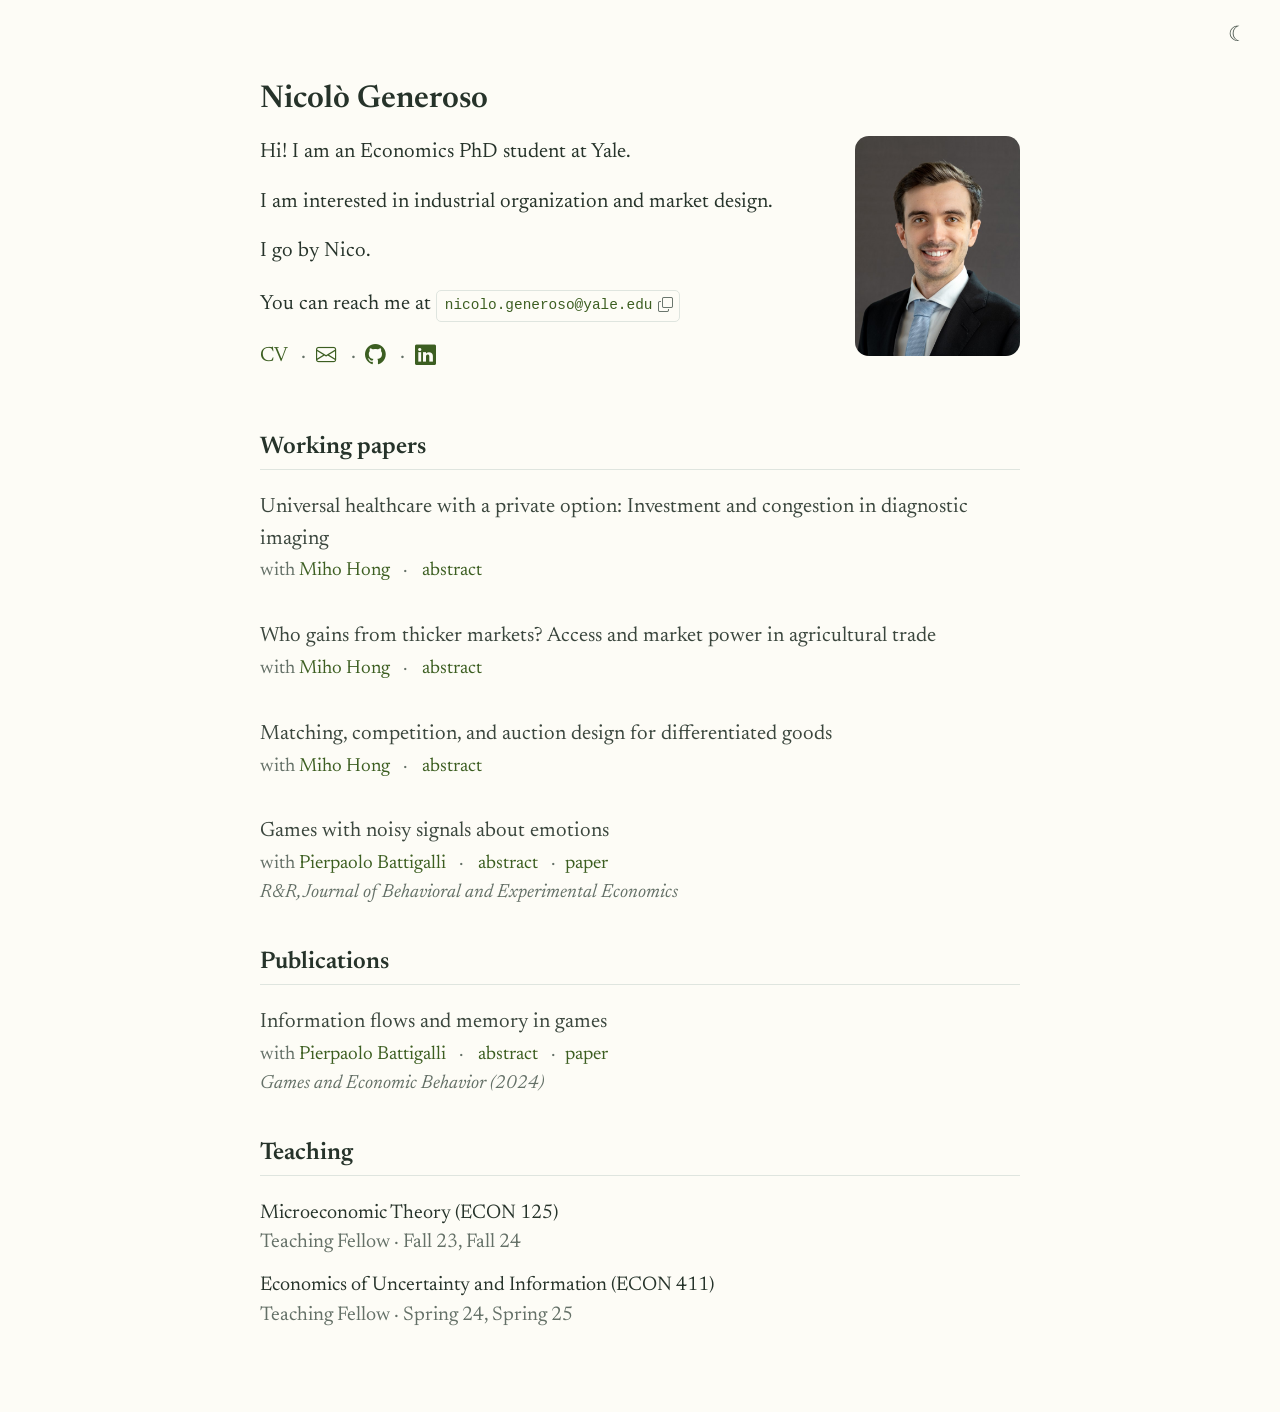
==== commit a53153da: "Built site for gh-pages" ====
--- a/index.html
+++ b/index.html
@@ -30,7 +30,6 @@
 
 
 <script src="site_libs/quarto-nav/quarto-nav.js"></script>
-<script src="site_libs/quarto-nav/headroom.min.js"></script>
 <link href="./pictures/favicon.svg" rel="icon" type="image/svg+xml">
 <script src="site_libs/clipboard/clipboard.min.js"></script>
 <script src="site_libs/quarto-html/quarto.js" type="module"></script>
@@ -43,9 +42,9 @@
 <link href="site_libs/quarto-html/quarto-syntax-highlighting-bf27225e3a48a9273f3daa8f8e829971.css" rel="stylesheet" class="quarto-color-scheme-extra" id="quarto-text-highlighting-styles">
 <script src="site_libs/bootstrap/bootstrap.min.js"></script>
 <link href="site_libs/bootstrap/bootstrap-icons.css" rel="stylesheet">
-<link href="site_libs/bootstrap/bootstrap-909a4e0789ce3d438c9df73780125ab1.min.css" rel="stylesheet" append-hash="true" class="quarto-color-scheme" id="quarto-bootstrap" data-mode="light">
-<link href="site_libs/bootstrap/bootstrap-dark-571c286f140bd53340617a82e5a645ec.min.css" rel="stylesheet" append-hash="true" class="quarto-color-scheme quarto-color-alternate" id="quarto-bootstrap" data-mode="dark">
-<link href="site_libs/bootstrap/bootstrap-909a4e0789ce3d438c9df73780125ab1.min.css" rel="stylesheet" append-hash="true" class="quarto-color-scheme-extra" id="quarto-bootstrap" data-mode="light">
+<link href="site_libs/bootstrap/bootstrap-9e04a324a9d49f73a71bff9b7ed601f4.min.css" rel="stylesheet" append-hash="true" class="quarto-color-scheme" id="quarto-bootstrap" data-mode="light">
+<link href="site_libs/bootstrap/bootstrap-dark-1b36426bbf2326a2b8d1af552c16515b.min.css" rel="stylesheet" append-hash="true" class="quarto-color-scheme quarto-color-alternate" id="quarto-bootstrap" data-mode="dark">
+<link href="site_libs/bootstrap/bootstrap-9e04a324a9d49f73a71bff9b7ed601f4.min.css" rel="stylesheet" append-hash="true" class="quarto-color-scheme-extra" id="quarto-bootstrap" data-mode="light">
 <script id="quarto-search-options" type="application/json">{
   "language": {
     "search-no-results-text": "No results",
@@ -64,11 +63,13 @@
 <link rel="preconnect" href="https://fonts.googleapis.com">
 <link rel="preconnect" href="https://fonts.gstatic.com" crossorigin="">
 <link rel="stylesheet" href="https://fonts.googleapis.com/css2?family=Newsreader:ital,opsz,wght@0,6..72,400;0,6..72,500;0,6..72,600;1,6..72,400&amp;display=swap">
+<script defer="" src="https://cloud.umami.is/script.js" data-website-id="1cf268b5-c67c-42d9-b3e4-33e1480171d0">
+</script>
 
 
 </head>
 
-<body class="nav-fixed quarto-light"><script id="quarto-html-before-body" type="application/javascript">
+<body class="quarto-light"><script id="quarto-html-before-body" type="application/javascript">
     const toggleBodyColorMode = (bsSheetEl) => {
       const mode = bsSheetEl.getAttribute("data-mode");
       const bodyEl = window.document.querySelector("body");
@@ -233,36 +234,8 @@
   </script>
 
 <div id="quarto-search-results"></div>
-  <header id="quarto-header" class="headroom fixed-top">
-    <nav class="navbar navbar-expand-lg " data-bs-theme="dark">
-      <div class="navbar-container container-fluid">
-          <button class="navbar-toggler" type="button" data-bs-toggle="collapse" data-bs-target="#navbarCollapse" aria-controls="navbarCollapse" role="menu" aria-expanded="false" aria-label="Toggle navigation" onclick="if (window.quartoToggleHeadroom) { window.quartoToggleHeadroom(); }">
-  <span class="navbar-toggler-icon"></span>
-</button>
-          <div class="collapse navbar-collapse" id="navbarCollapse">
-            <ul class="navbar-nav navbar-nav-scroll me-auto">
-  <li class="nav-item">
-    <a class="nav-link" href="./index.html#research"> 
-<span class="menu-text">Research</span></a>
-  </li>  
-  <li class="nav-item">
-    <a class="nav-link" href="./cv.qmd"> 
-<span class="menu-text">CV</span></a>
-  </li>  
-  <li class="nav-item">
-    <a class="nav-link" href="./index.html#contact"> 
-<span class="menu-text">Contact</span></a>
-  </li>  
-</ul>
-          </div> <!-- /navcollapse -->
-            <div class="quarto-navbar-tools">
-  <a href="" class="quarto-color-scheme-toggle quarto-navigation-tool  px-1" onclick="window.quartoToggleColorScheme(); return false;" title="Toggle dark mode"><i class="bi"></i></a>
-</div>
-      </div> <!-- /container-fluid -->
-    </nav>
-</header>
 <!-- content -->
-<div id="quarto-content" class="quarto-container page-columns page-rows-contents page-layout-full page-navbar">
+<div id="quarto-content" class="quarto-container page-columns page-rows-contents page-layout-full">
 <!-- sidebar -->
 <!-- margin-sidebar -->
     
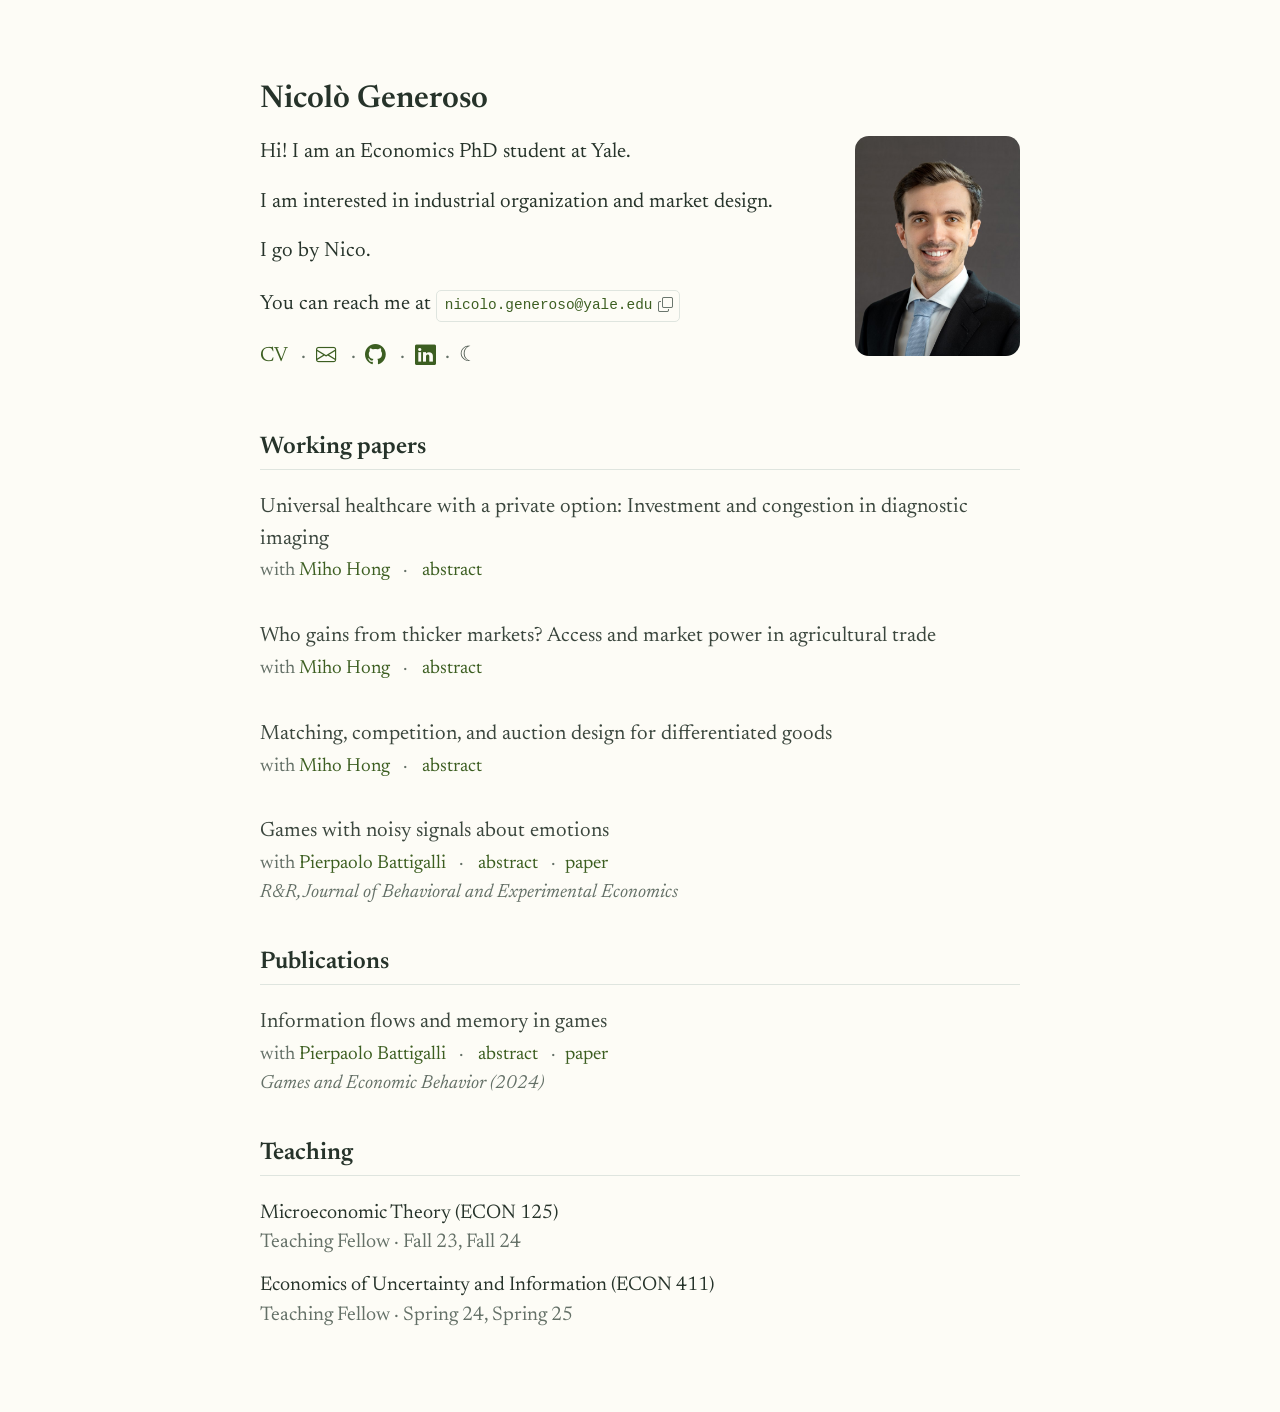
==== commit 896228df: "Built site for gh-pages" ====
--- a/index.html
+++ b/index.html
@@ -2,7 +2,7 @@
 <html xmlns="http://www.w3.org/1999/xhtml" lang="en" xml:lang="en"><head>
 
 <meta charset="utf-8">
-<meta name="generator" content="quarto-1.10.19">
+<meta name="generator" content="quarto-1.10.20">
 
 <meta name="viewport" content="width=device-width, initial-scale=1.0, user-scalable=yes">
 
@@ -37,9 +37,9 @@
 <script src="site_libs/quarto-html/popper.min.js"></script>
 <script src="site_libs/quarto-html/tippy.umd.min.js"></script>
 <link href="site_libs/quarto-html/tippy.css" rel="stylesheet">
-<link href="site_libs/quarto-html/quarto-syntax-highlighting-bf27225e3a48a9273f3daa8f8e829971.css" rel="stylesheet" class="quarto-color-scheme" id="quarto-text-highlighting-styles">
-<link href="site_libs/quarto-html/quarto-syntax-highlighting-dark-b626d73c4c936ccc3cb08be7d45d1df6.css" rel="stylesheet" class="quarto-color-scheme quarto-color-alternate" id="quarto-text-highlighting-styles">
-<link href="site_libs/quarto-html/quarto-syntax-highlighting-bf27225e3a48a9273f3daa8f8e829971.css" rel="stylesheet" class="quarto-color-scheme-extra" id="quarto-text-highlighting-styles">
+<link href="site_libs/quarto-html/quarto-syntax-highlighting-17888a1159294d3eb470f19f6f52f5a5.css" rel="stylesheet" class="quarto-color-scheme" id="quarto-text-highlighting-styles">
+<link href="site_libs/quarto-html/quarto-syntax-highlighting-dark-0ae969d3293726db143f6e9eb89af930.css" rel="stylesheet" class="quarto-color-scheme quarto-color-alternate" id="quarto-text-highlighting-styles">
+<link href="site_libs/quarto-html/quarto-syntax-highlighting-17888a1159294d3eb470f19f6f52f5a5.css" rel="stylesheet" class="quarto-color-scheme-extra" id="quarto-text-highlighting-styles">
 <script src="site_libs/bootstrap/bootstrap.min.js"></script>
 <link href="site_libs/bootstrap/bootstrap-icons.css" rel="stylesheet">
 <link href="site_libs/bootstrap/bootstrap-9e04a324a9d49f73a71bff9b7ed601f4.min.css" rel="stylesheet" append-hash="true" class="quarto-color-scheme" id="quarto-bootstrap" data-mode="light">
@@ -379,18 +379,29 @@
 </div>
 <script>
 // Move dark-mode toggle next to intro links
-(function () {
+// Without a navbar Quarto only creates the toggle on DOMContentLoaded, so
+// build it here (Quarto skips its floating one if a toggle already exists).
+document.addEventListener('DOMContentLoaded', function () {
+  var row = document.querySelector('.linkrow p') || document.querySelector('.linkrow');
+  if (!row) return;
   var toggle = document.querySelector('.quarto-color-scheme-toggle');
-  var row = document.querySelector('.linkrow p') || document.querySelector('.linkrow');
-  if (toggle && row) {
-    // muted "·" separating the links from the toggle
-    var sep = document.createElement('span');
-    sep.className = 'linkrow-sep';
-    sep.textContent = '·';
-    row.appendChild(sep);
-    row.appendChild(toggle);
+  if (!toggle) {
+    toggle = document.createElement('a');
+    toggle.className = 'quarto-color-scheme-toggle';
+    toggle.href = '';
+    toggle.title = 'Toggle dark mode';
+    toggle.onclick = function () { try { window.quartoToggleColorScheme(); } catch (e) {} return false; };
+    var i = document.createElement('i');
+    i.className = 'bi';
+    toggle.appendChild(i);
   }
-})();
+  // muted "·" separating the links from the toggle
+  var sep = document.createElement('span');
+  sep.className = 'linkrow-sep';
+  sep.textContent = '·';
+  row.appendChild(sep);
+  row.appendChild(toggle);
+});
 </script>
 <script>
 // Toggle a paper abstract without taking the links off the coauthor row
--- a/site_libs/quarto-html/quarto-syntax-highlighting-17888a1159294d3eb470f19f6f52f5a5.css
+++ b/site_libs/quarto-html/quarto-syntax-highlighting-17888a1159294d3eb470f19f6f52f5a5.css
@@ -0,0 +1,236 @@
+/* quarto syntax highlight colors */
+:root {
+  --quarto-hl-ot-color: #003B4F;
+  --quarto-hl-at-color: #657422;
+  --quarto-hl-ss-color: #20794D;
+  --quarto-hl-an-color: #5E5E5E;
+  --quarto-hl-fu-color: #4758AB;
+  --quarto-hl-st-color: #20794D;
+  --quarto-hl-cf-color: #003B4F;
+  --quarto-hl-op-color: #5E5E5E;
+  --quarto-hl-er-color: #AD0000;
+  --quarto-hl-bn-color: #AD0000;
+  --quarto-hl-al-color: #AD0000;
+  --quarto-hl-va-color: #111111;
+  --quarto-hl-bu-color: inherit;
+  --quarto-hl-ex-color: inherit;
+  --quarto-hl-pp-color: #AD0000;
+  --quarto-hl-in-color: #5E5E5E;
+  --quarto-hl-vs-color: #20794D;
+  --quarto-hl-wa-color: #5E5E5E;
+  --quarto-hl-do-color: #5E5E5E;
+  --quarto-hl-im-color: #00769E;
+  --quarto-hl-ch-color: #20794D;
+  --quarto-hl-dt-color: #AD0000;
+  --quarto-hl-fl-color: #AD0000;
+  --quarto-hl-co-color: #5E5E5E;
+  --quarto-hl-cv-color: #5E5E5E;
+  --quarto-hl-cn-color: #8f5902;
+  --quarto-hl-sc-color: #5E5E5E;
+  --quarto-hl-dv-color: #AD0000;
+  --quarto-hl-kw-color: #003B4F;
+}
+
+/* other quarto variables */
+:root {
+  --quarto-font-monospace: SFMono-Regular, Menlo, Monaco, Consolas, "Liberation Mono", "Courier New", monospace;
+}
+
+/* syntax highlight based on Pandoc's rules */
+pre > code.sourceCode > span {
+  color: #003B4F;
+}
+
+code.sourceCode > span {
+  color: #003B4F;
+}
+
+div.sourceCode,
+div.sourceCode pre.sourceCode {
+  color: #003B4F;
+}
+
+/* Normal */
+code span {
+  color: #003B4F;
+}
+
+/* Alert */
+code span.al {
+  color: #AD0000;
+  font-style: inherit;
+}
+
+/* Annotation */
+code span.an {
+  color: #5E5E5E;
+  font-style: inherit;
+}
+
+/* Attribute */
+code span.at {
+  color: #657422;
+  font-style: inherit;
+}
+
+/* BaseN */
+code span.bn {
+  color: #AD0000;
+  font-style: inherit;
+}
+
+/* BuiltIn */
+code span.bu {
+  font-style: inherit;
+}
+
+/* ControlFlow */
+code span.cf {
+  color: #003B4F;
+  font-weight: bold;
+  font-style: inherit;
+}
+
+/* Char */
+code span.ch {
+  color: #20794D;
+  font-style: inherit;
+}
+
+/* Constant */
+code span.cn {
+  color: #8f5902;
+  font-style: inherit;
+}
+
+/* Comment */
+code span.co {
+  color: #5E5E5E;
+  font-style: inherit;
+}
+
+/* CommentVar */
+code span.cv {
+  color: #5E5E5E;
+  font-style: italic;
+}
+
+/* Documentation */
+code span.do {
+  color: #5E5E5E;
+  font-style: italic;
+}
+
+/* DataType */
+code span.dt {
+  color: #AD0000;
+  font-style: inherit;
+}
+
+/* DecVal */
+code span.dv {
+  color: #AD0000;
+  font-style: inherit;
+}
+
+/* Error */
+code span.er {
+  color: #AD0000;
+  font-style: inherit;
+}
+
+/* Extension */
+code span.ex {
+  font-style: inherit;
+}
+
+/* Float */
+code span.fl {
+  color: #AD0000;
+  font-style: inherit;
+}
+
+/* Function */
+code span.fu {
+  color: #4758AB;
+  font-style: inherit;
+}
+
+/* Import */
+code span.im {
+  color: #00769E;
+  font-style: inherit;
+}
+
+/* Information */
+code span.in {
+  color: #5E5E5E;
+  font-style: inherit;
+}
+
+/* Keyword */
+code span.kw {
+  color: #003B4F;
+  font-weight: bold;
+  font-style: inherit;
+}
+
+/* Operator */
+code span.op {
+  color: #5E5E5E;
+  font-style: inherit;
+}
+
+/* Other */
+code span.ot {
+  color: #003B4F;
+  font-style: inherit;
+}
+
+/* Preprocessor */
+code span.pp {
+  color: #AD0000;
+  font-style: inherit;
+}
+
+/* SpecialChar */
+code span.sc {
+  color: #5E5E5E;
+  font-style: inherit;
+}
+
+/* SpecialString */
+code span.ss {
+  color: #20794D;
+  font-style: inherit;
+}
+
+/* String */
+code span.st {
+  color: #20794D;
+  font-style: inherit;
+}
+
+/* Variable */
+code span.va {
+  color: #111111;
+  font-style: inherit;
+}
+
+/* VerbatimString */
+code span.vs {
+  color: #20794D;
+  font-style: inherit;
+}
+
+/* Warning */
+code span.wa {
+  color: #5E5E5E;
+  font-style: italic;
+}
+
+.prevent-inlining {
+  content: "</";
+}
+
+/*# sourceMappingURL=fadfc755eec066e9e3d699cf819c3e33.css.map */
--- a/site_libs/quarto-html/quarto-syntax-highlighting-dark-0ae969d3293726db143f6e9eb89af930.css
+++ b/site_libs/quarto-html/quarto-syntax-highlighting-dark-0ae969d3293726db143f6e9eb89af930.css
@@ -0,0 +1,219 @@
+/* quarto syntax highlight colors */
+:root {
+  --quarto-hl-al-color: #f07178;
+  --quarto-hl-an-color: #d4d0ab;
+  --quarto-hl-at-color: #00e0e0;
+  --quarto-hl-bn-color: #d4d0ab;
+  --quarto-hl-bu-color: #abe338;
+  --quarto-hl-ch-color: #abe338;
+  --quarto-hl-co-color: #f8f8f2;
+  --quarto-hl-cv-color: #ffd700;
+  --quarto-hl-cn-color: #ffd700;
+  --quarto-hl-cf-color: #ffa07a;
+  --quarto-hl-dt-color: #ffa07a;
+  --quarto-hl-dv-color: #d4d0ab;
+  --quarto-hl-do-color: #f8f8f2;
+  --quarto-hl-er-color: #f07178;
+  --quarto-hl-ex-color: #00e0e0;
+  --quarto-hl-fl-color: #d4d0ab;
+  --quarto-hl-fu-color: #ffa07a;
+  --quarto-hl-im-color: #abe338;
+  --quarto-hl-in-color: #d4d0ab;
+  --quarto-hl-kw-color: #ffa07a;
+  --quarto-hl-op-color: #ffa07a;
+  --quarto-hl-ot-color: #00e0e0;
+  --quarto-hl-pp-color: #dcc6e0;
+  --quarto-hl-re-color: #00e0e0;
+  --quarto-hl-sc-color: #abe338;
+  --quarto-hl-ss-color: #abe338;
+  --quarto-hl-st-color: #abe338;
+  --quarto-hl-va-color: #00e0e0;
+  --quarto-hl-vs-color: #abe338;
+  --quarto-hl-wa-color: #dcc6e0;
+}
+
+/* other quarto variables */
+:root {
+  --quarto-font-monospace: SFMono-Regular, Menlo, Monaco, Consolas, "Liberation Mono", "Courier New", monospace;
+}
+
+/* syntax highlight based on Pandoc's rules */
+pre > code.sourceCode > span {
+  color: #f8f8f2;
+}
+
+code.sourceCode > span {
+  color: #f8f8f2;
+}
+
+div.sourceCode,
+div.sourceCode pre.sourceCode {
+  color: #f8f8f2;
+}
+
+/* Normal */
+code span {
+  color: #f8f8f2;
+}
+
+/* Alert */
+code span.al {
+  color: #f07178;
+}
+
+/* Annotation */
+code span.an {
+  color: #d4d0ab;
+}
+
+/* Attribute */
+code span.at {
+  color: #00e0e0;
+}
+
+/* BaseN */
+code span.bn {
+  color: #d4d0ab;
+}
+
+/* BuiltIn */
+code span.bu {
+  color: #abe338;
+}
+
+/* ControlFlow */
+code span.cf {
+  font-weight: bold;
+  color: #ffa07a;
+}
+
+/* Char */
+code span.ch {
+  color: #abe338;
+}
+
+/* Constant */
+code span.cn {
+  color: #ffd700;
+}
+
+/* Comment */
+code span.co {
+  font-style: italic;
+  color: #f8f8f2;
+}
+
+/* CommentVar */
+code span.cv {
+  color: #ffd700;
+}
+
+/* Documentation */
+code span.do {
+  color: #f8f8f2;
+}
+
+/* DataType */
+code span.dt {
+  color: #ffa07a;
+}
+
+/* DecVal */
+code span.dv {
+  color: #d4d0ab;
+}
+
+/* Error */
+code span.er {
+  color: #f07178;
+  text-decoration: underline;
+}
+
+/* Extension */
+code span.ex {
+  font-weight: bold;
+  color: #00e0e0;
+}
+
+/* Float */
+code span.fl {
+  color: #d4d0ab;
+}
+
+/* Function */
+code span.fu {
+  color: #ffa07a;
+}
+
+/* Import */
+code span.im {
+  color: #abe338;
+}
+
+/* Information */
+code span.in {
+  color: #d4d0ab;
+}
+
+/* Keyword */
+code span.kw {
+  font-weight: bold;
+  color: #ffa07a;
+}
+
+/* Operator */
+code span.op {
+  color: #ffa07a;
+}
+
+/* Other */
+code span.ot {
+  color: #00e0e0;
+}
+
+/* Preprocessor */
+code span.pp {
+  color: #dcc6e0;
+}
+
+/* RegionMarker */
+code span.re {
+  background-color: #f8f8f2;
+  color: #00e0e0;
+}
+
+/* SpecialChar */
+code span.sc {
+  color: #abe338;
+}
+
+/* SpecialString */
+code span.ss {
+  color: #abe338;
+}
+
+/* String */
+code span.st {
+  color: #abe338;
+}
+
+/* Variable */
+code span.va {
+  color: #00e0e0;
+}
+
+/* VerbatimString */
+code span.vs {
+  color: #abe338;
+}
+
+/* Warning */
+code span.wa {
+  color: #dcc6e0;
+}
+
+.prevent-inlining {
+  content: "</";
+}
+
+/*# sourceMappingURL=84910969ad8899fa0525f9d276a92ad7.css.map */
--- a/site_libs/quarto-html/quarto-syntax-highlighting-17888a1159294d3eb470f19f6f52f5a5.css
+++ b/site_libs/quarto-html/quarto-syntax-highlighting-17888a1159294d3eb470f19f6f52f5a5.css
@@ -0,0 +1,236 @@
+/* quarto syntax highlight colors */
+:root {
+  --quarto-hl-ot-color: #003B4F;
+  --quarto-hl-at-color: #657422;
+  --quarto-hl-ss-color: #20794D;
+  --quarto-hl-an-color: #5E5E5E;
+  --quarto-hl-fu-color: #4758AB;
+  --quarto-hl-st-color: #20794D;
+  --quarto-hl-cf-color: #003B4F;
+  --quarto-hl-op-color: #5E5E5E;
+  --quarto-hl-er-color: #AD0000;
+  --quarto-hl-bn-color: #AD0000;
+  --quarto-hl-al-color: #AD0000;
+  --quarto-hl-va-color: #111111;
+  --quarto-hl-bu-color: inherit;
+  --quarto-hl-ex-color: inherit;
+  --quarto-hl-pp-color: #AD0000;
+  --quarto-hl-in-color: #5E5E5E;
+  --quarto-hl-vs-color: #20794D;
+  --quarto-hl-wa-color: #5E5E5E;
+  --quarto-hl-do-color: #5E5E5E;
+  --quarto-hl-im-color: #00769E;
+  --quarto-hl-ch-color: #20794D;
+  --quarto-hl-dt-color: #AD0000;
+  --quarto-hl-fl-color: #AD0000;
+  --quarto-hl-co-color: #5E5E5E;
+  --quarto-hl-cv-color: #5E5E5E;
+  --quarto-hl-cn-color: #8f5902;
+  --quarto-hl-sc-color: #5E5E5E;
+  --quarto-hl-dv-color: #AD0000;
+  --quarto-hl-kw-color: #003B4F;
+}
+
+/* other quarto variables */
+:root {
+  --quarto-font-monospace: SFMono-Regular, Menlo, Monaco, Consolas, "Liberation Mono", "Courier New", monospace;
+}
+
+/* syntax highlight based on Pandoc's rules */
+pre > code.sourceCode > span {
+  color: #003B4F;
+}
+
+code.sourceCode > span {
+  color: #003B4F;
+}
+
+div.sourceCode,
+div.sourceCode pre.sourceCode {
+  color: #003B4F;
+}
+
+/* Normal */
+code span {
+  color: #003B4F;
+}
+
+/* Alert */
+code span.al {
+  color: #AD0000;
+  font-style: inherit;
+}
+
+/* Annotation */
+code span.an {
+  color: #5E5E5E;
+  font-style: inherit;
+}
+
+/* Attribute */
+code span.at {
+  color: #657422;
+  font-style: inherit;
+}
+
+/* BaseN */
+code span.bn {
+  color: #AD0000;
+  font-style: inherit;
+}
+
+/* BuiltIn */
+code span.bu {
+  font-style: inherit;
+}
+
+/* ControlFlow */
+code span.cf {
+  color: #003B4F;
+  font-weight: bold;
+  font-style: inherit;
+}
+
+/* Char */
+code span.ch {
+  color: #20794D;
+  font-style: inherit;
+}
+
+/* Constant */
+code span.cn {
+  color: #8f5902;
+  font-style: inherit;
+}
+
+/* Comment */
+code span.co {
+  color: #5E5E5E;
+  font-style: inherit;
+}
+
+/* CommentVar */
+code span.cv {
+  color: #5E5E5E;
+  font-style: italic;
+}
+
+/* Documentation */
+code span.do {
+  color: #5E5E5E;
+  font-style: italic;
+}
+
+/* DataType */
+code span.dt {
+  color: #AD0000;
+  font-style: inherit;
+}
+
+/* DecVal */
+code span.dv {
+  color: #AD0000;
+  font-style: inherit;
+}
+
+/* Error */
+code span.er {
+  color: #AD0000;
+  font-style: inherit;
+}
+
+/* Extension */
+code span.ex {
+  font-style: inherit;
+}
+
+/* Float */
+code span.fl {
+  color: #AD0000;
+  font-style: inherit;
+}
+
+/* Function */
+code span.fu {
+  color: #4758AB;
+  font-style: inherit;
+}
+
+/* Import */
+code span.im {
+  color: #00769E;
+  font-style: inherit;
+}
+
+/* Information */
+code span.in {
+  color: #5E5E5E;
+  font-style: inherit;
+}
+
+/* Keyword */
+code span.kw {
+  color: #003B4F;
+  font-weight: bold;
+  font-style: inherit;
+}
+
+/* Operator */
+code span.op {
+  color: #5E5E5E;
+  font-style: inherit;
+}
+
+/* Other */
+code span.ot {
+  color: #003B4F;
+  font-style: inherit;
+}
+
+/* Preprocessor */
+code span.pp {
+  color: #AD0000;
+  font-style: inherit;
+}
+
+/* SpecialChar */
+code span.sc {
+  color: #5E5E5E;
+  font-style: inherit;
+}
+
+/* SpecialString */
+code span.ss {
+  color: #20794D;
+  font-style: inherit;
+}
+
+/* String */
+code span.st {
+  color: #20794D;
+  font-style: inherit;
+}
+
+/* Variable */
+code span.va {
+  color: #111111;
+  font-style: inherit;
+}
+
+/* VerbatimString */
+code span.vs {
+  color: #20794D;
+  font-style: inherit;
+}
+
+/* Warning */
+code span.wa {
+  color: #5E5E5E;
+  font-style: italic;
+}
+
+.prevent-inlining {
+  content: "</";
+}
+
+/*# sourceMappingURL=fadfc755eec066e9e3d699cf819c3e33.css.map */
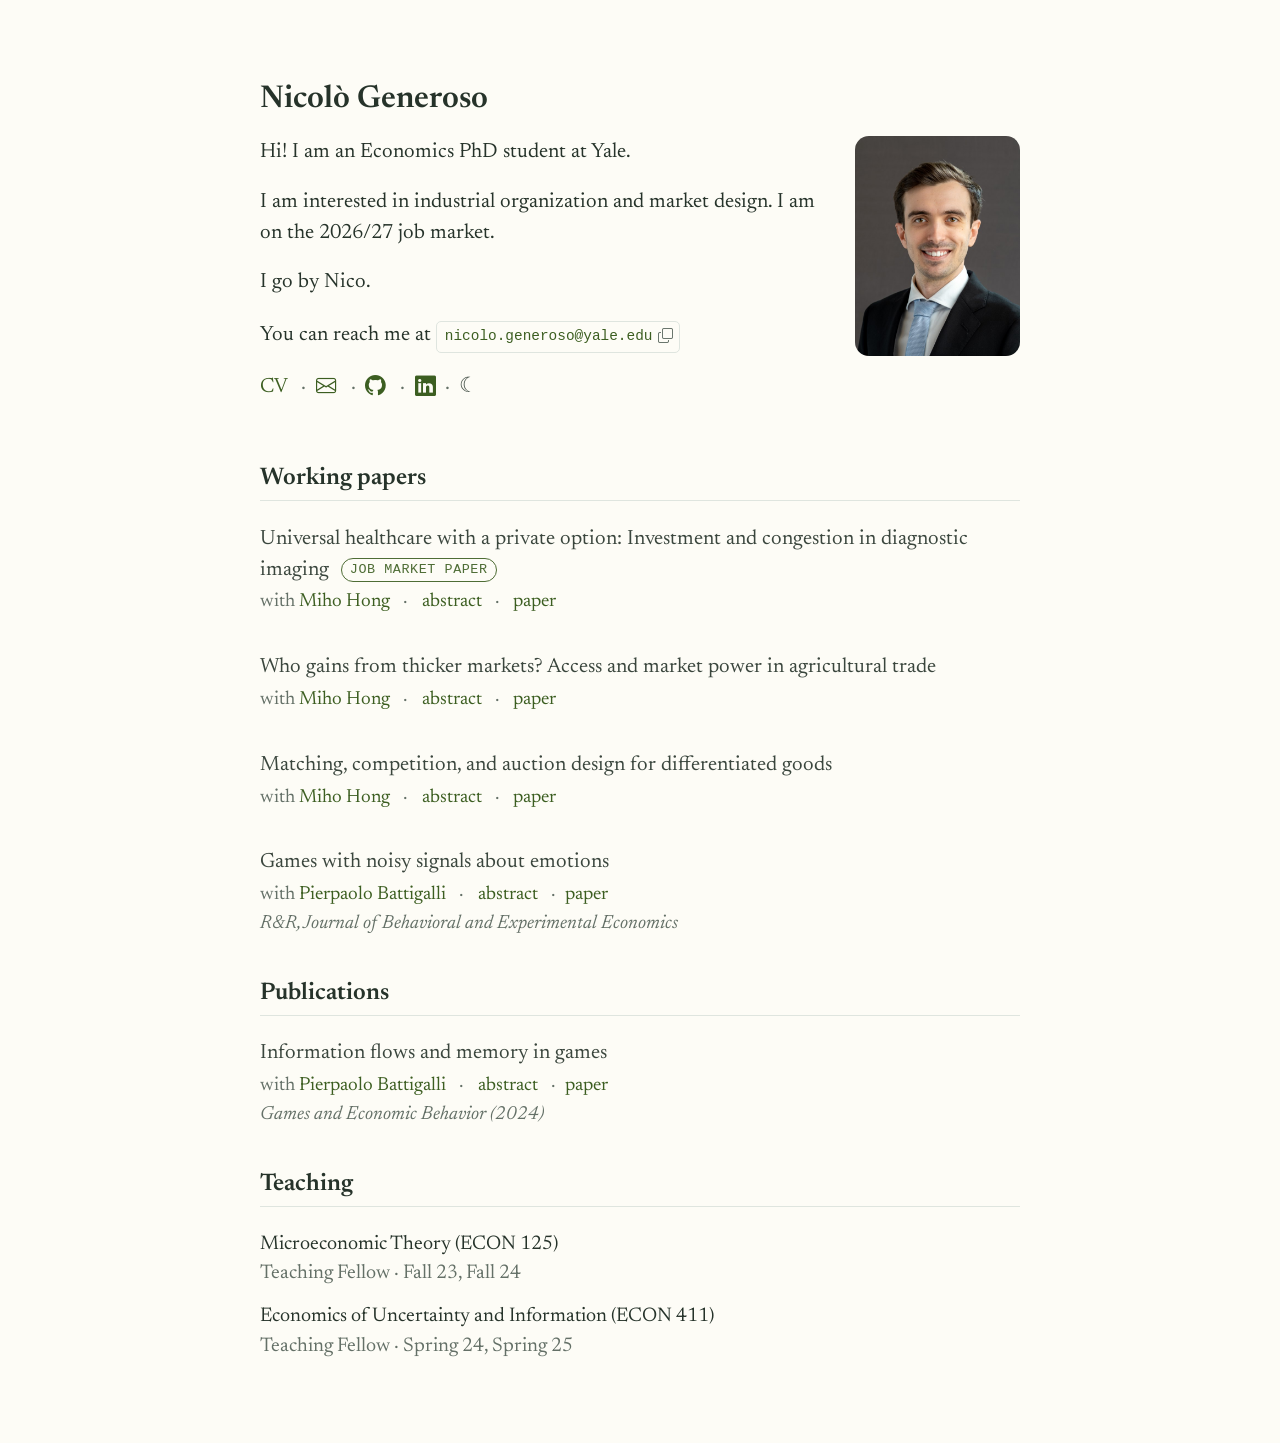
==== commit c4e4c686: "Built site for gh-pages" ====
--- a/index.html
+++ b/index.html
@@ -2,7 +2,7 @@
 <html xmlns="http://www.w3.org/1999/xhtml" lang="en" xml:lang="en"><head>
 
 <meta charset="utf-8">
-<meta name="generator" content="quarto-1.10.20">
+<meta name="generator" content="quarto-1.11.9">
 
 <meta name="viewport" content="width=device-width, initial-scale=1.0, user-scalable=yes">
 
@@ -34,17 +34,18 @@
 <script src="site_libs/clipboard/clipboard.min.js"></script>
 <script src="site_libs/quarto-html/quarto.js" type="module"></script>
 <script src="site_libs/quarto-html/tabsets/tabsets.js" type="module"></script>
+<script src="site_libs/quarto-html/scrollable-regions/scrollable-regions.js" type="module"></script>
 <script src="site_libs/quarto-html/popper.min.js"></script>
 <script src="site_libs/quarto-html/tippy.umd.min.js"></script>
 <link href="site_libs/quarto-html/tippy.css" rel="stylesheet">
-<link href="site_libs/quarto-html/quarto-syntax-highlighting-17888a1159294d3eb470f19f6f52f5a5.css" rel="stylesheet" class="quarto-color-scheme" id="quarto-text-highlighting-styles">
-<link href="site_libs/quarto-html/quarto-syntax-highlighting-dark-0ae969d3293726db143f6e9eb89af930.css" rel="stylesheet" class="quarto-color-scheme quarto-color-alternate" id="quarto-text-highlighting-styles">
-<link href="site_libs/quarto-html/quarto-syntax-highlighting-17888a1159294d3eb470f19f6f52f5a5.css" rel="stylesheet" class="quarto-color-scheme-extra" id="quarto-text-highlighting-styles">
+<link href="site_libs/quarto-html/quarto-syntax-highlighting-63b5708e65d6cd79cd7618c58d0c21e7.css" rel="stylesheet" class="quarto-color-scheme" id="quarto-text-highlighting-styles">
+<link href="site_libs/quarto-html/quarto-syntax-highlighting-dark-447e42e69aaa9833c0ba1b986f430b20.css" rel="stylesheet" class="quarto-color-scheme quarto-color-alternate" id="quarto-text-highlighting-styles">
+<link href="site_libs/quarto-html/quarto-syntax-highlighting-63b5708e65d6cd79cd7618c58d0c21e7.css" rel="stylesheet" class="quarto-color-scheme-extra" id="quarto-text-highlighting-styles">
 <script src="site_libs/bootstrap/bootstrap.min.js"></script>
 <link href="site_libs/bootstrap/bootstrap-icons.css" rel="stylesheet">
-<link href="site_libs/bootstrap/bootstrap-9e04a324a9d49f73a71bff9b7ed601f4.min.css" rel="stylesheet" append-hash="true" class="quarto-color-scheme" id="quarto-bootstrap" data-mode="light">
-<link href="site_libs/bootstrap/bootstrap-dark-1b36426bbf2326a2b8d1af552c16515b.min.css" rel="stylesheet" append-hash="true" class="quarto-color-scheme quarto-color-alternate" id="quarto-bootstrap" data-mode="dark">
-<link href="site_libs/bootstrap/bootstrap-9e04a324a9d49f73a71bff9b7ed601f4.min.css" rel="stylesheet" append-hash="true" class="quarto-color-scheme-extra" id="quarto-bootstrap" data-mode="light">
+<link href="site_libs/bootstrap/bootstrap-e110f5decf531a135184302bd46d875b.min.css" rel="stylesheet" append-hash="true" class="quarto-color-scheme" id="quarto-bootstrap" data-mode="light">
+<link href="site_libs/bootstrap/bootstrap-dark-9745a760ec73033e10c0cf61a5e27bc0.min.css" rel="stylesheet" append-hash="true" class="quarto-color-scheme quarto-color-alternate" id="quarto-bootstrap" data-mode="dark">
+<link href="site_libs/bootstrap/bootstrap-e110f5decf531a135184302bd46d875b.min.css" rel="stylesheet" append-hash="true" class="quarto-color-scheme-extra" id="quarto-bootstrap" data-mode="light">
 <script id="quarto-search-options" type="application/json">{
   "language": {
     "search-no-results-text": "No results",
@@ -69,7 +70,7 @@
 
 </head>
 
-<body class="quarto-light"><script id="quarto-html-before-body" type="application/javascript">
+<body class="quarto-light"><a id="quarto-skip-link" class="visually-hidden-focusable" href="#quarto-document-content">Skip to main content</a><script id="quarto-html-before-body" type="application/javascript">
     const toggleBodyColorMode = (bsSheetEl) => {
       const mode = bsSheetEl.getAttribute("data-mode");
       const bodyEl = window.document.querySelector("body");
@@ -92,6 +93,7 @@
       for (let i=0; i < toggles.length; i++) {
         const toggle = toggles[i];
         if (toggle) {
+          toggle.setAttribute("aria-checked", alternate ? "true" : "false");
           if (alternate) {
             toggle.classList.add("alternate");
           } else {
@@ -121,13 +123,19 @@
       manageTransitions('#quarto-margin-sidebar .nav-link', true);
       // Switch the toggles
       setColorSchemeToggle(alternate)
-      // Hack to workaround the fact that safari doesn't
-      // properly recolor the scrollbar when toggling (#1455)
+    }
+    // Hack to workaround the fact that safari doesn't
+    // properly recolor the scrollbar when toggling (#1455).
+    // Not run on load: stylesheets are set before first paint there, and
+    // scrolling would undo the scroll to a URL fragment (#14973).
+    // The one pixel nudge keeps the reader where they were.
+    const refreshSafariScrollbar = () => {
       if (navigator.userAgent.indexOf('Safari') > 0 && navigator.userAgent.indexOf('Chrome') == -1) {
         manageTransitions("body", false);
-        window.scrollTo(0, 1);
+        const scrollY = window.scrollY;
+        window.scrollTo(0, scrollY > 0 ? scrollY - 1 : 1);
         setTimeout(() => {
-          window.scrollTo(0, 0);
+          window.scrollTo(0, scrollY);
           manageTransitions("body", true);
         }, 40);
       }
@@ -221,6 +229,7 @@
       // Read the current dark / light value
       let toAlternate = !hasAlternateSentinel();
       toggleColorMode(toAlternate);
+      refreshSafariScrollbar();
       setStyleSentinel(toAlternate);
       toggleGiscusIfUsed(toAlternate, darkModeDefault);
       window.dispatchEvent(new Event('resize'));
@@ -240,7 +249,7 @@
 <!-- margin-sidebar -->
     
 <!-- main -->
-<main class="content column-page" id="quarto-document-content">
+<main class="content column-page" id="quarto-document-content" tabindex="-1">
 
 
 <header id="title-block-header" class="quarto-title-block default">
@@ -267,15 +276,15 @@
 <section id="nicolò-generoso" class="level1 bio-text">
 <h1>Nicolò Generoso</h1>
 <p>Hi! I am an Economics PhD student at Yale.</p>
-<p>I am interested in industrial organization and market design.</p>
+<p>I am interested in industrial organization and market design. I am on the 2026/27 job market.</p>
 <p>I go by Nico.</p>
 <!-- Copy-able email box -->
 <div class="email-line">
 <p>You can reach me at <span class="email-copy" data-email="nicolo.generoso@yale.edu" title="Click to copy"><code class="email-copy-addr">nicolo.generoso@yale.edu</code><button type="button" class="email-copy-btn" aria-label="Copy email address"><i class="bi bi-copy"></i></button></span></p>
 </div>
 <div class="linkrow">
-<!-- CV · email · GitHub · LinkedIn (dark-mode toggle appended by the script below) -->
-<p><a href="https://nicologeneroso.github.io/Generoso_Nicolo_CV.pdf">CV</a> <a href="mailto:nicolo.generoso@yale.edu"><i class="bi bi-envelope"></i></a> <a href="https://github.com/nicologeneroso" title="GitHub"><i class="bi bi-github"></i></a> <a href="https://www.linkedin.com/in/ngeneroso" title="LinkedIn"><i class="bi bi-linkedin"></i></a></p>
+<!-- CV · email · GitHub · LinkedIn -->
+<p><a href="./Generoso_Nicolo_CV.pdf" data-umami-event="cv-click">CV</a> <a href="mailto:nicolo.generoso@yale.edu"><i class="bi bi-envelope"></i></a> <a href="https://github.com/nicologeneroso" title="GitHub"><i class="bi bi-github"></i></a> <a href="https://www.linkedin.com/in/ngeneroso" title="LinkedIn"><i class="bi bi-linkedin"></i></a></p>
 </div>
 </section>
 <p><img src="pictures/picture.jpg" class="bio-photo" alt="Nicolò Generoso"></p>
@@ -283,13 +292,17 @@
 <div class="research-area">
 <section id="working-papers" class="level2">
 <h2 data-anchor-id="working-papers">Working papers</h2>
-<section id="universal-healthcare-with-a-private-option-investment-and-congestion-in-diagnostic-imaging" class="level4">
-<h4 data-anchor-id="universal-healthcare-with-a-private-option-investment-and-congestion-in-diagnostic-imaging">Universal healthcare with a private option: Investment and congestion in diagnostic imaging</h4>
+<section id="universal-healthcare-with-a-private-option-investment-and-congestion-in-diagnostic-imaging-job-market-paper" class="level4">
+<h4 data-anchor-id="universal-healthcare-with-a-private-option-investment-and-congestion-in-diagnostic-imaging-job-market-paper">Universal healthcare with a private option: Investment and congestion in diagnostic imaging <span class="tag">Job Market Paper</span></h4>
 <div class="paper-meta">
   with <a href="https://sites.google.com/view/mihohong">Miho Hong</a>
   <span class="paper-inline-links">
-    <button class="abstract-toggle" type="button">abstract</button>
-    <!-- <a href="#">paper</a> -->
+    <button class="abstract-toggle" type="button">
+      abstract
+    </button>
+    <a href="./papers/Generoso_JMP.pdf" target="_blank" rel="noopener" data-umami-event="paper-click" data-umami-event-paper="hosp">
+     paper
+    </a>
   </span>
 </div>
 <div class="paper">
@@ -303,13 +316,17 @@
 <div class="paper-meta">
   with <a href="https://sites.google.com/view/mihohong">Miho Hong</a>
   <span class="paper-inline-links">
-    <button class="abstract-toggle" type="button">abstract</button>
-    <!-- <a href="#">paper</a> -->
+    <button class="abstract-toggle" type="button">
+      abstract
+    </button>
+    <a href="https://yaleedu-my.sharepoint.com/:b:/g/personal/miho_hong_yale_edu/IQB1rAJgQHHjTIN65BzzCVspAVWG55E32OWhJNqFFbaRzR0" data-umami-event="paper-click" data-umami-event-paper="thickenss">
+     paper
+    </a>
   </span>
 </div>
 <div class="paper">
   <div class="abs-body">
-    We study how the organization of trade affects efficiency and division of surplus in South Korea's agricultural wholesale markets, where auction houses compete for buyers and sellers. Integrating fragmented trading pools can improve match quality and limit market power on both sides. However, it can also discourage participation and strengthen auction houses' fee-setting power. Consolidating trade in fewer locations can also raise transportation costs. We develop a model of farmer sorting, bidder participation, spot-market trade, downstream sales, and auction house fee setting. We use detailed fresh-produce auction records from 2016-2023 for estimation. On the seller side, we construct a panel of farmers' shipment choices under varying competitive environments shaped by exogenous harvest patterns, which identifies their sensitivity to distance and price. On the buyer side, optimal participation conditions identify bidder markdowns. We combine these markdowns with auction prices to identify match values created from trade as a flexible function of supply and bidder counts. Estimates show that match quality increases substantially with the number of participating bidders, especially for crops with more within-crop varieties. Yet neither side of the market fully internalizes these gains because of bidder market power and matching benefits that accrue to other participants; counterfactuals show that removing these distortions, as well as auction house market power, would raise total surplus by 5%. Nevertheless, we find that even with such distortions, integrating co-located auction houses---under the existing cap on auction house fees---would have a similar welfare effect, with farmers capturing roughly 60% of the increase. Finally, we demonstrate that consolidating niche market locations to regional hubs can raise total surplus despite the increase in transport costs.
+    We study how the organization of trade affects efficiency and surplus division in South Korea's agricultural wholesale markets, where farmers transport and sell produce through auction houses to buyers. Integrating fragmented trading pools can improve match quality and limit market power on both sides. However, it can also discourage participation and strengthen auction houses' fee-setting power. Consolidating trade in fewer locations can also raise transportation costs. We develop a model of farmer sorting, bidder participation, spot-market trade, downstream sales, and auction house fee setting. We use detailed fresh-produce auction records from 2016-2023 to estimate the model. On the seller side, we construct a panel of farmers' shipment choices under varying competitive environments shaped by exogenous harvest patterns, which identifies their sensitivity to distance and price. On the buyer side, optimal participation conditions identify bidder markdowns. We combine these markdowns with auction prices to identify match values created from trade as a flexible function of supply and bidder counts. Estimates show that match quality increases substantially with the number of participating bidders, especially for crops with more within-crop varieties. Yet neither side of the market fully internalizes these gains because of bidder market power and matching benefits that accrue to other participants; counterfactuals show that removing these distortions, as well as auction house market power, would raise total surplus by 27%. Nevertheless, we find that even with such distortions, integrating co-located auction houses---under the existing cap on auction house fees---would have a larger welfare effect (+40%), with farmers capturing roughly 41% of the increase. Finally, we show that consolidating niche market locations into regional hubs can raise total surplus despite higher transport costs.
   </div>
 </div>
 </section>
@@ -318,8 +335,11 @@
 <div class="paper-meta">
   with <a href="https://sites.google.com/view/mihohong">Miho Hong</a>
   <span class="paper-inline-links">
-    <button class="abstract-toggle" type="button">abstract</button>
-    <!-- <a href="#">paper</a> -->
+    <button class="abstract-toggle" type="button">abstract
+    </button>
+    <a href="./papers/Generoso_Hong_peaches.pdf" target="_blank" rel="noopener" data-umami-event="paper-click" data-umami-event-paper="peaches">
+     paper
+    </a>
   </span>
 </div>
 <div class="paper">
@@ -378,9 +398,6 @@
 </div>
 </div>
 <script>
-// Move dark-mode toggle next to intro links
-// Without a navbar Quarto only creates the toggle on DOMContentLoaded, so
-// build it here (Quarto skips its floating one if a toggle already exists).
 document.addEventListener('DOMContentLoaded', function () {
   var row = document.querySelector('.linkrow p') || document.querySelector('.linkrow');
   if (!row) return;
@@ -404,7 +421,6 @@
 });
 </script>
 <script>
-// Toggle a paper abstract without taking the links off the coauthor row
 document.querySelectorAll('.abstract-toggle').forEach(function (button) {
   button.addEventListener('click', function () {
     button.classList.toggle('is-open');
@@ -475,15 +491,50 @@
   window.document.addEventListener("DOMContentLoaded", function (event) {
     // Ensure there is a toggle, if there isn't float one in the top right
     if (window.document.querySelector('.quarto-color-scheme-toggle') === null) {
-      const a = window.document.createElement('a');
-      a.classList.add('top-right');
-      a.classList.add('quarto-color-scheme-toggle');
-      a.href = "";
-      a.onclick = function() { try { window.quartoToggleColorScheme(); } catch {} return false; };
+      const toggle = window.document.createElement('button');
+      toggle.type = "button";
+      toggle.setAttribute("role", "switch");
+      toggle.setAttribute("aria-checked", "false");
+      toggle.classList.add('top-right');
+      toggle.classList.add('quarto-color-scheme-toggle');
+      toggle.setAttribute("aria-label", "Toggle dark mode");
+      toggle.onclick = function() { try { window.quartoToggleColorScheme(); } catch {} return false; };
       const i = window.document.createElement("i");
       i.classList.add('bi');
-      a.appendChild(i);
-      window.document.body.appendChild(a);
+      toggle.appendChild(i);
+      // Put the toggle in a landmark of its own, so that landmark navigation
+      // can reach it.
+      //
+      // The container is always a fresh direct child of body, and the toggle is
+      // never moved into page furniture that the theme or the author controls.
+      // The toggle is positioned against the page, so any ancestor that
+      // establishes a containing block captures it: a positioned element or a
+      // grid for position: absolute, and transform, filter, will-change or
+      // contain for position: fixed. A direct child of body has none of these
+      // to inherit, and the shift when one appears is silent and visual.
+      //
+      // ARIA says a document should have at most one banner, and axe reports a
+      // duplicate whether or not the banners carry distinct labels. So use a
+      // header when the page has no banner yet, and a named region otherwise.
+      //
+      // A header is a banner wherever it sits, unless it is inside sectioning
+      // content, so this cannot just look at the children of body: a custom
+      // page layout wraps the title block header in a plain div. An explicit
+      // role="banner" always counts.
+      const sectioning = 'article, aside, main, nav, section, [role="article"], [role="complementary"], [role="main"], [role="navigation"], [role="region"]';
+      const hasBanner = Array.from(
+        window.document.querySelectorAll('header:not([role]), [role="banner"]')
+      ).some(function(el) {
+        return el.hasAttribute("role") || el.closest(sectioning) === null;
+      });
+      const container = window.document.createElement(hasBanner ? "div" : "header");
+      if (hasBanner) {
+        container.setAttribute("role", "region");
+        container.setAttribute("aria-label", "Toggle dark mode");
+      }
+      container.classList.add('quarto-color-scheme-toggle-container');
+      container.appendChild(toggle);
+      window.document.body.appendChild(container);
     }
     setColorSchemeToggle(hasAlternateSentinel())
     const isCodeAnnotation = (el) => {
@@ -551,11 +602,30 @@
       var localhostRegex = new RegExp(/^(?:http|https):\/\/localhost\:?[0-9]*\//);
       var mailtoRegex = new RegExp(/^mailto:/);
         var filterRegex = new RegExp("https:\/\/nicologeneroso\.github\.io\/");
+      const newWindowLabel = "(opens in a new tab)";
+      const newWindowNoteId = "quarto-ext-newwindow-label";
+      // Links reference one hidden label through aria-describedby, so the
+      // announcement never changes their accessible name.
+      var describeNewWindow = (link) => {
+        if (!window.document.getElementById(newWindowNoteId)) {
+          var newWindowNote = window.document.createElement("span");
+          newWindowNote.id = newWindowNoteId;
+          newWindowNote.hidden = true;
+          newWindowNote.textContent = newWindowLabel;
+          window.document.body.appendChild(newWindowNote);
+        }
+        var describedBy = (link.getAttribute("aria-describedby") || "").split(/\s+/).filter(Boolean);
+        if (!describedBy.includes(newWindowNoteId)) {
+          describedBy.push(newWindowNoteId);
+          link.setAttribute("aria-describedby", describedBy.join(" "));
+        }
+      }
       var isInternal = (href) => {
           return filterRegex.test(href) || localhostRegex.test(href) || mailtoRegex.test(href);
       }
       // Inspect non-navigation links and adorn them if external
-     var links = window.document.querySelectorAll('a[href]:not(.nav-link):not(.navbar-brand):not(.toc-action):not(.sidebar-link):not(.sidebar-item-toggle):not(.pagination-link):not(.no-external):not([aria-hidden]):not(.dropdown-item):not(.quarto-navigation-tool):not(.about-link)');
+      window.quartoDecorateExternalLinks = function (root) {
+     var links = (root || window.document).querySelectorAll('a[href]:not(.nav-link):not(.navbar-brand):not(.toc-action):not(.sidebar-link):not(.sidebar-item-toggle):not(.pagination-link):not(.no-external):not([aria-hidden]):not(.dropdown-item):not(.quarto-navigation-tool):not(.about-link)');
       for (var i=0; i<links.length; i++) {
         const link = links[i];
         if (!isInternal(link.href)) {
@@ -569,8 +639,70 @@
             if (link.getAttribute("rel") === null) {
               link.setAttribute("rel", "noopener");
             }
-        }
-      }
+            describeNewWindow(link);
+          if (!link.classList.contains('no-external-icon')) {
+          }
+        }
+      }
+      };
+      window.quartoDecorateExternalLinks(window.document);
+    // Esc closes the popup (WCAG 1.4.13) and focus leaving both trigger and
+    // popup closes it (WCAG 2.4.11); tippy handles neither for interactive popups.
+    const hideOnEscAndFocusOut = {
+      name: 'hideOnEscAndFocusOut',
+      defaultValue: true,
+      fn(instance) {
+        const dismiss = () => {
+          // A show scheduled by the trigger delay would otherwise reopen it
+          instance.clearDelayTimeouts();
+          instance.hide();
+        };
+        const onKeyDown = (event) => {
+          if (event.key !== 'Escape') {
+            return;
+          }
+          // Keep Esc from also reaching page handlers (e.g. reveal.js overview),
+          // except an open reveal.js slide menu, which Esc should close too.
+          // The menu handles keys only when its keyboard option is on.
+          const menuHandlesEsc = window.Reveal?.getPlugin?.('menu')?.isOpen() &&
+            window.Reveal.getConfig().menu?.keyboard !== false;
+          if (!menuHandlesEsc) {
+            event.stopPropagation();
+          }
+          if (instance.popper.contains(window.document.activeElement)) {
+            // Disabled while refocusing so the focus trigger does not reopen it
+            instance.disable();
+            instance.reference.focus();
+            instance.enable();
+          }
+          dismiss();
+        };
+        const onFocusOut = (event) => {
+          const target = event.relatedTarget;
+          if (target && !instance.reference.contains(target) &&
+              !instance.popper.contains(target)) {
+            dismiss();
+          }
+        };
+        // On the trigger too: a click trigger (code-annotations: select) has no
+        // blur handling. Attached for the instance's lifetime so leaving the
+        // trigger also cancels a show still pending on the trigger delay.
+        instance.reference.addEventListener('focusout', onFocusOut);
+        return {
+          onShow() {
+            window.document.addEventListener('keydown', onKeyDown, true);
+            instance.popper.addEventListener('focusout', onFocusOut);
+          },
+          onHide() {
+            window.document.removeEventListener('keydown', onKeyDown, true);
+            instance.popper.removeEventListener('focusout', onFocusOut);
+          },
+          onDestroy() {
+            instance.reference.removeEventListener('focusout', onFocusOut);
+          },
+        };
+      },
+    };
     function tippyHover(el, contentFn, onTriggerFn, onUntriggerFn) {
       const config = {
         allowHTML: true,
@@ -584,6 +716,7 @@
         interactiveBorder: 10,
         theme: 'quarto',
         placement: 'bottom-start',
+        plugins: [hideOnEscAndFocusOut],
       };
       if (contentFn) {
         config.content = contentFn;
@@ -746,44 +879,54 @@
           const lineIds = lines.map((line) => {
             return targetCell + "-" + line;
           })
-          let top = null;
-          let height = null;
-          let parent = null;
+          // Each band is positioned against its own containing block, which is
+          // not the offsetParent of the lines, so place it from client rects.
+          const placeBand = (band, firstEl, lastEl, codeBlock) => {
+            const container = band.offsetParent;
+            if (container === null) {
+              return;
+            }
+            const containerRect = container.getBoundingClientRect();
+            // Reveal.js scales slides with a transform, so convert client
+            // pixels back to the CSS pixels of the container.
+            const scale = containerRect.height / container.offsetHeight || 1;
+            const firstRect = firstEl.getBoundingClientRect();
+            const lastRect = lastEl.getBoundingClientRect();
+            const top = (firstRect.top - containerRect.top) / scale - container.clientTop + container.scrollTop;
+            const height = (lastRect.bottom - firstRect.top) / scale;
+            band.style.top = top - 2 + "px";
+            band.style.height = height + 4 + "px";
+            if (codeBlock) {
+              // Without the copy button wrapper, the containing block is wider
+              // than the code block, so span the code block explicitly.
+              const blockRect = codeBlock.getBoundingClientRect();
+              band.style.left = (blockRect.left - containerRect.left) / scale - container.clientLeft + container.scrollLeft + "px";
+              band.style.width = blockRect.width / scale + "px";
+            }
+          };
           if (lineIds.length > 0) {
-              //compute the position of the single el (top and bottom and make a div)
-              const el = window.document.getElementById(lineIds[0]);
-              top = el.offsetTop;
-              height = el.offsetHeight;
-              parent = el.parentElement.parentElement;
-            if (lineIds.length > 1) {
-              const lastEl = window.document.getElementById(lineIds[lineIds.length - 1]);
-              const bottom = lastEl.offsetTop + lastEl.offsetHeight;
-              height = bottom - top;
+            const el = window.document.getElementById(lineIds[0]);
+            const lastEl = window.document.getElementById(lineIds[lineIds.length - 1]);
+            const parent = el.parentElement.parentElement;
+            // cook up a div (if necessary) and position it
+            let div = window.document.getElementById("code-annotation-line-highlight");
+            if (div === null) {
+              div = window.document.createElement("div");
+              div.setAttribute("id", "code-annotation-line-highlight");
+              div.style.position = 'absolute';
+              parent.appendChild(div);
             }
-            if (top !== null && height !== null && parent !== null) {
-              // cook up a div (if necessary) and position it 
-              let div = window.document.getElementById("code-annotation-line-highlight");
-              if (div === null) {
-                div = window.document.createElement("div");
-                div.setAttribute("id", "code-annotation-line-highlight");
-                div.style.position = 'absolute';
-                parent.appendChild(div);
-              }
-              div.style.top = top - 2 + "px";
-              div.style.height = height + 4 + "px";
-              div.style.left = 0;
-              let gutterDiv = window.document.getElementById("code-annotation-line-highlight-gutter");
-              if (gutterDiv === null) {
-                gutterDiv = window.document.createElement("div");
-                gutterDiv.setAttribute("id", "code-annotation-line-highlight-gutter");
-                gutterDiv.style.position = 'absolute';
-                const codeCell = window.document.getElementById(targetCell);
-                const gutter = codeCell.querySelector('.code-annotation-gutter');
-                gutter.appendChild(gutterDiv);
-              }
-              gutterDiv.style.top = top - 2 + "px";
-              gutterDiv.style.height = height + 4 + "px";
+            placeBand(div, el, lastEl, parent.closest("div.sourceCode") || parent);
+            let gutterDiv = window.document.getElementById("code-annotation-line-highlight-gutter");
+            if (gutterDiv === null) {
+              gutterDiv = window.document.createElement("div");
+              gutterDiv.setAttribute("id", "code-annotation-line-highlight-gutter");
+              gutterDiv.style.position = 'absolute';
+              const codeCell = window.document.getElementById(targetCell);
+              const gutter = codeCell.querySelector('.code-annotation-gutter');
+              gutter.appendChild(gutterDiv);
             }
+            placeBand(gutterDiv, el, lastEl);
             selectedAnnoteEl = annoteEl;
           }
         };
@@ -882,6 +1025,9 @@
     }
   });
   </script>
+  <script type="application/javascript">
+  window.quartoScrollableRegionsLabels = {"code":"Scrollable code","output":"Scrollable output"};
+  </script>
 </div> <!-- /content -->
 
 
--- a/site_libs/quarto-html/quarto-syntax-highlighting-63b5708e65d6cd79cd7618c58d0c21e7.css
+++ b/site_libs/quarto-html/quarto-syntax-highlighting-63b5708e65d6cd79cd7618c58d0c21e7.css
@@ -0,0 +1,236 @@
+/* quarto syntax highlight colors */
+:root {
+  --quarto-hl-ot-color: #003B4F;
+  --quarto-hl-at-color: #657422;
+  --quarto-hl-ss-color: #20794D;
+  --quarto-hl-an-color: #5E5E5E;
+  --quarto-hl-fu-color: #4758AB;
+  --quarto-hl-st-color: #20794D;
+  --quarto-hl-cf-color: #003B4F;
+  --quarto-hl-op-color: #5E5E5E;
+  --quarto-hl-er-color: #AD0000;
+  --quarto-hl-bn-color: #AD0000;
+  --quarto-hl-al-color: #AD0000;
+  --quarto-hl-va-color: #111111;
+  --quarto-hl-bu-color: inherit;
+  --quarto-hl-ex-color: inherit;
+  --quarto-hl-pp-color: #AD0000;
+  --quarto-hl-in-color: #5E5E5E;
+  --quarto-hl-vs-color: #20794D;
+  --quarto-hl-wa-color: #5E5E5E;
+  --quarto-hl-do-color: #5E5E5E;
+  --quarto-hl-im-color: #00769E;
+  --quarto-hl-ch-color: #20794D;
+  --quarto-hl-dt-color: #AD0000;
+  --quarto-hl-fl-color: #AD0000;
+  --quarto-hl-co-color: #5E5E5E;
+  --quarto-hl-cv-color: #5E5E5E;
+  --quarto-hl-cn-color: #8f5902;
+  --quarto-hl-sc-color: #5E5E5E;
+  --quarto-hl-dv-color: #AD0000;
+  --quarto-hl-kw-color: #003B4F;
+}
+
+/* other quarto variables */
+:root {
+  --quarto-font-monospace: SFMono-Regular, Menlo, Monaco, Consolas, "Liberation Mono", "Courier New", monospace;
+}
+
+/* syntax highlight based on Pandoc's rules */
+pre > code.sourceCode > span {
+  color: #003B4F;
+}
+
+code.sourceCode > span {
+  color: #003B4F;
+}
+
+div.sourceCode,
+div.sourceCode pre.sourceCode {
+  color: #003B4F;
+}
+
+/* Normal */
+code span {
+  color: #003B4F;
+}
+
+/* Alert */
+code span.al {
+  color: #AD0000;
+  font-style: inherit;
+}
+
+/* Annotation */
+code span.an {
+  color: #5E5E5E;
+  font-style: inherit;
+}
+
+/* Attribute */
+code span.at {
+  color: #657422;
+  font-style: inherit;
+}
+
+/* BaseN */
+code span.bn {
+  color: #AD0000;
+  font-style: inherit;
+}
+
+/* BuiltIn */
+code span.bu {
+  font-style: inherit;
+}
+
+/* ControlFlow */
+code span.cf {
+  color: #003B4F;
+  font-weight: bold;
+  font-style: inherit;
+}
+
+/* Char */
+code span.ch {
+  color: #20794D;
+  font-style: inherit;
+}
+
+/* Constant */
+code span.cn {
+  color: #8f5902;
+  font-style: inherit;
+}
+
+/* Comment */
+code span.co {
+  color: #5E5E5E;
+  font-style: inherit;
+}
+
+/* CommentVar */
+code span.cv {
+  color: #5E5E5E;
+  font-style: italic;
+}
+
+/* Documentation */
+code span.do {
+  color: #5E5E5E;
+  font-style: italic;
+}
+
+/* DataType */
+code span.dt {
+  color: #AD0000;
+  font-style: inherit;
+}
+
+/* DecVal */
+code span.dv {
+  color: #AD0000;
+  font-style: inherit;
+}
+
+/* Error */
+code span.er {
+  color: #AD0000;
+  font-style: inherit;
+}
+
+/* Extension */
+code span.ex {
+  font-style: inherit;
+}
+
+/* Float */
+code span.fl {
+  color: #AD0000;
+  font-style: inherit;
+}
+
+/* Function */
+code span.fu {
+  color: #4758AB;
+  font-style: inherit;
+}
+
+/* Import */
+code span.im {
+  color: #00769E;
+  font-style: inherit;
+}
+
+/* Information */
+code span.in {
+  color: #5E5E5E;
+  font-style: inherit;
+}
+
+/* Keyword */
+code span.kw {
+  color: #003B4F;
+  font-weight: bold;
+  font-style: inherit;
+}
+
+/* Operator */
+code span.op {
+  color: #5E5E5E;
+  font-style: inherit;
+}
+
+/* Other */
+code span.ot {
+  color: #003B4F;
+  font-style: inherit;
+}
+
+/* Preprocessor */
+code span.pp {
+  color: #AD0000;
+  font-style: inherit;
+}
+
+/* SpecialChar */
+code span.sc {
+  color: #5E5E5E;
+  font-style: inherit;
+}
+
+/* SpecialString */
+code span.ss {
+  color: #20794D;
+  font-style: inherit;
+}
+
+/* String */
+code span.st {
+  color: #20794D;
+  font-style: inherit;
+}
+
+/* Variable */
+code span.va {
+  color: #111111;
+  font-style: inherit;
+}
+
+/* VerbatimString */
+code span.vs {
+  color: #20794D;
+  font-style: inherit;
+}
+
+/* Warning */
+code span.wa {
+  color: #5E5E5E;
+  font-style: italic;
+}
+
+.prevent-inlining {
+  content: "</";
+}
+
+/*# sourceMappingURL=054cc16b9e9817627be6994582d2ffb5.css.map */
--- a/site_libs/quarto-html/quarto-syntax-highlighting-dark-447e42e69aaa9833c0ba1b986f430b20.css
+++ b/site_libs/quarto-html/quarto-syntax-highlighting-dark-447e42e69aaa9833c0ba1b986f430b20.css
@@ -0,0 +1,219 @@
+/* quarto syntax highlight colors */
+:root {
+  --quarto-hl-al-color: #f07178;
+  --quarto-hl-an-color: #d4d0ab;
+  --quarto-hl-at-color: #00e0e0;
+  --quarto-hl-bn-color: #d4d0ab;
+  --quarto-hl-bu-color: #abe338;
+  --quarto-hl-ch-color: #abe338;
+  --quarto-hl-co-color: #f8f8f2;
+  --quarto-hl-cv-color: #ffd700;
+  --quarto-hl-cn-color: #ffd700;
+  --quarto-hl-cf-color: #ffa07a;
+  --quarto-hl-dt-color: #ffa07a;
+  --quarto-hl-dv-color: #d4d0ab;
+  --quarto-hl-do-color: #f8f8f2;
+  --quarto-hl-er-color: #f07178;
+  --quarto-hl-ex-color: #00e0e0;
+  --quarto-hl-fl-color: #d4d0ab;
+  --quarto-hl-fu-color: #ffa07a;
+  --quarto-hl-im-color: #abe338;
+  --quarto-hl-in-color: #d4d0ab;
+  --quarto-hl-kw-color: #ffa07a;
+  --quarto-hl-op-color: #ffa07a;
+  --quarto-hl-ot-color: #00e0e0;
+  --quarto-hl-pp-color: #dcc6e0;
+  --quarto-hl-re-color: #00e0e0;
+  --quarto-hl-sc-color: #abe338;
+  --quarto-hl-ss-color: #abe338;
+  --quarto-hl-st-color: #abe338;
+  --quarto-hl-va-color: #00e0e0;
+  --quarto-hl-vs-color: #abe338;
+  --quarto-hl-wa-color: #dcc6e0;
+}
+
+/* other quarto variables */
+:root {
+  --quarto-font-monospace: SFMono-Regular, Menlo, Monaco, Consolas, "Liberation Mono", "Courier New", monospace;
+}
+
+/* syntax highlight based on Pandoc's rules */
+pre > code.sourceCode > span {
+  color: #f8f8f2;
+}
+
+code.sourceCode > span {
+  color: #f8f8f2;
+}
+
+div.sourceCode,
+div.sourceCode pre.sourceCode {
+  color: #f8f8f2;
+}
+
+/* Normal */
+code span {
+  color: #f8f8f2;
+}
+
+/* Alert */
+code span.al {
+  color: #f07178;
+}
+
+/* Annotation */
+code span.an {
+  color: #d4d0ab;
+}
+
+/* Attribute */
+code span.at {
+  color: #00e0e0;
+}
+
+/* BaseN */
+code span.bn {
+  color: #d4d0ab;
+}
+
+/* BuiltIn */
+code span.bu {
+  color: #abe338;
+}
+
+/* ControlFlow */
+code span.cf {
+  font-weight: bold;
+  color: #ffa07a;
+}
+
+/* Char */
+code span.ch {
+  color: #abe338;
+}
+
+/* Constant */
+code span.cn {
+  color: #ffd700;
+}
+
+/* Comment */
+code span.co {
+  font-style: italic;
+  color: #f8f8f2;
+}
+
+/* CommentVar */
+code span.cv {
+  color: #ffd700;
+}
+
+/* Documentation */
+code span.do {
+  color: #f8f8f2;
+}
+
+/* DataType */
+code span.dt {
+  color: #ffa07a;
+}
+
+/* DecVal */
+code span.dv {
+  color: #d4d0ab;
+}
+
+/* Error */
+code span.er {
+  color: #f07178;
+  text-decoration: underline;
+}
+
+/* Extension */
+code span.ex {
+  font-weight: bold;
+  color: #00e0e0;
+}
+
+/* Float */
+code span.fl {
+  color: #d4d0ab;
+}
+
+/* Function */
+code span.fu {
+  color: #ffa07a;
+}
+
+/* Import */
+code span.im {
+  color: #abe338;
+}
+
+/* Information */
+code span.in {
+  color: #d4d0ab;
+}
+
+/* Keyword */
+code span.kw {
+  font-weight: bold;
+  color: #ffa07a;
+}
+
+/* Operator */
+code span.op {
+  color: #ffa07a;
+}
+
+/* Other */
+code span.ot {
+  color: #00e0e0;
+}
+
+/* Preprocessor */
+code span.pp {
+  color: #dcc6e0;
+}
+
+/* RegionMarker */
+code span.re {
+  background-color: #f8f8f2;
+  color: #00e0e0;
+}
+
+/* SpecialChar */
+code span.sc {
+  color: #abe338;
+}
+
+/* SpecialString */
+code span.ss {
+  color: #abe338;
+}
+
+/* String */
+code span.st {
+  color: #abe338;
+}
+
+/* Variable */
+code span.va {
+  color: #00e0e0;
+}
+
+/* VerbatimString */
+code span.vs {
+  color: #abe338;
+}
+
+/* Warning */
+code span.wa {
+  color: #dcc6e0;
+}
+
+.prevent-inlining {
+  content: "</";
+}
+
+/*# sourceMappingURL=be8e1111c2b710f7c3a4926ffa2967aa.css.map */
--- a/site_libs/quarto-html/quarto-syntax-highlighting-63b5708e65d6cd79cd7618c58d0c21e7.css
+++ b/site_libs/quarto-html/quarto-syntax-highlighting-63b5708e65d6cd79cd7618c58d0c21e7.css
@@ -0,0 +1,236 @@
+/* quarto syntax highlight colors */
+:root {
+  --quarto-hl-ot-color: #003B4F;
+  --quarto-hl-at-color: #657422;
+  --quarto-hl-ss-color: #20794D;
+  --quarto-hl-an-color: #5E5E5E;
+  --quarto-hl-fu-color: #4758AB;
+  --quarto-hl-st-color: #20794D;
+  --quarto-hl-cf-color: #003B4F;
+  --quarto-hl-op-color: #5E5E5E;
+  --quarto-hl-er-color: #AD0000;
+  --quarto-hl-bn-color: #AD0000;
+  --quarto-hl-al-color: #AD0000;
+  --quarto-hl-va-color: #111111;
+  --quarto-hl-bu-color: inherit;
+  --quarto-hl-ex-color: inherit;
+  --quarto-hl-pp-color: #AD0000;
+  --quarto-hl-in-color: #5E5E5E;
+  --quarto-hl-vs-color: #20794D;
+  --quarto-hl-wa-color: #5E5E5E;
+  --quarto-hl-do-color: #5E5E5E;
+  --quarto-hl-im-color: #00769E;
+  --quarto-hl-ch-color: #20794D;
+  --quarto-hl-dt-color: #AD0000;
+  --quarto-hl-fl-color: #AD0000;
+  --quarto-hl-co-color: #5E5E5E;
+  --quarto-hl-cv-color: #5E5E5E;
+  --quarto-hl-cn-color: #8f5902;
+  --quarto-hl-sc-color: #5E5E5E;
+  --quarto-hl-dv-color: #AD0000;
+  --quarto-hl-kw-color: #003B4F;
+}
+
+/* other quarto variables */
+:root {
+  --quarto-font-monospace: SFMono-Regular, Menlo, Monaco, Consolas, "Liberation Mono", "Courier New", monospace;
+}
+
+/* syntax highlight based on Pandoc's rules */
+pre > code.sourceCode > span {
+  color: #003B4F;
+}
+
+code.sourceCode > span {
+  color: #003B4F;
+}
+
+div.sourceCode,
+div.sourceCode pre.sourceCode {
+  color: #003B4F;
+}
+
+/* Normal */
+code span {
+  color: #003B4F;
+}
+
+/* Alert */
+code span.al {
+  color: #AD0000;
+  font-style: inherit;
+}
+
+/* Annotation */
+code span.an {
+  color: #5E5E5E;
+  font-style: inherit;
+}
+
+/* Attribute */
+code span.at {
+  color: #657422;
+  font-style: inherit;
+}
+
+/* BaseN */
+code span.bn {
+  color: #AD0000;
+  font-style: inherit;
+}
+
+/* BuiltIn */
+code span.bu {
+  font-style: inherit;
+}
+
+/* ControlFlow */
+code span.cf {
+  color: #003B4F;
+  font-weight: bold;
+  font-style: inherit;
+}
+
+/* Char */
+code span.ch {
+  color: #20794D;
+  font-style: inherit;
+}
+
+/* Constant */
+code span.cn {
+  color: #8f5902;
+  font-style: inherit;
+}
+
+/* Comment */
+code span.co {
+  color: #5E5E5E;
+  font-style: inherit;
+}
+
+/* CommentVar */
+code span.cv {
+  color: #5E5E5E;
+  font-style: italic;
+}
+
+/* Documentation */
+code span.do {
+  color: #5E5E5E;
+  font-style: italic;
+}
+
+/* DataType */
+code span.dt {
+  color: #AD0000;
+  font-style: inherit;
+}
+
+/* DecVal */
+code span.dv {
+  color: #AD0000;
+  font-style: inherit;
+}
+
+/* Error */
+code span.er {
+  color: #AD0000;
+  font-style: inherit;
+}
+
+/* Extension */
+code span.ex {
+  font-style: inherit;
+}
+
+/* Float */
+code span.fl {
+  color: #AD0000;
+  font-style: inherit;
+}
+
+/* Function */
+code span.fu {
+  color: #4758AB;
+  font-style: inherit;
+}
+
+/* Import */
+code span.im {
+  color: #00769E;
+  font-style: inherit;
+}
+
+/* Information */
+code span.in {
+  color: #5E5E5E;
+  font-style: inherit;
+}
+
+/* Keyword */
+code span.kw {
+  color: #003B4F;
+  font-weight: bold;
+  font-style: inherit;
+}
+
+/* Operator */
+code span.op {
+  color: #5E5E5E;
+  font-style: inherit;
+}
+
+/* Other */
+code span.ot {
+  color: #003B4F;
+  font-style: inherit;
+}
+
+/* Preprocessor */
+code span.pp {
+  color: #AD0000;
+  font-style: inherit;
+}
+
+/* SpecialChar */
+code span.sc {
+  color: #5E5E5E;
+  font-style: inherit;
+}
+
+/* SpecialString */
+code span.ss {
+  color: #20794D;
+  font-style: inherit;
+}
+
+/* String */
+code span.st {
+  color: #20794D;
+  font-style: inherit;
+}
+
+/* Variable */
+code span.va {
+  color: #111111;
+  font-style: inherit;
+}
+
+/* VerbatimString */
+code span.vs {
+  color: #20794D;
+  font-style: inherit;
+}
+
+/* Warning */
+code span.wa {
+  color: #5E5E5E;
+  font-style: italic;
+}
+
+.prevent-inlining {
+  content: "</";
+}
+
+/*# sourceMappingURL=054cc16b9e9817627be6994582d2ffb5.css.map */
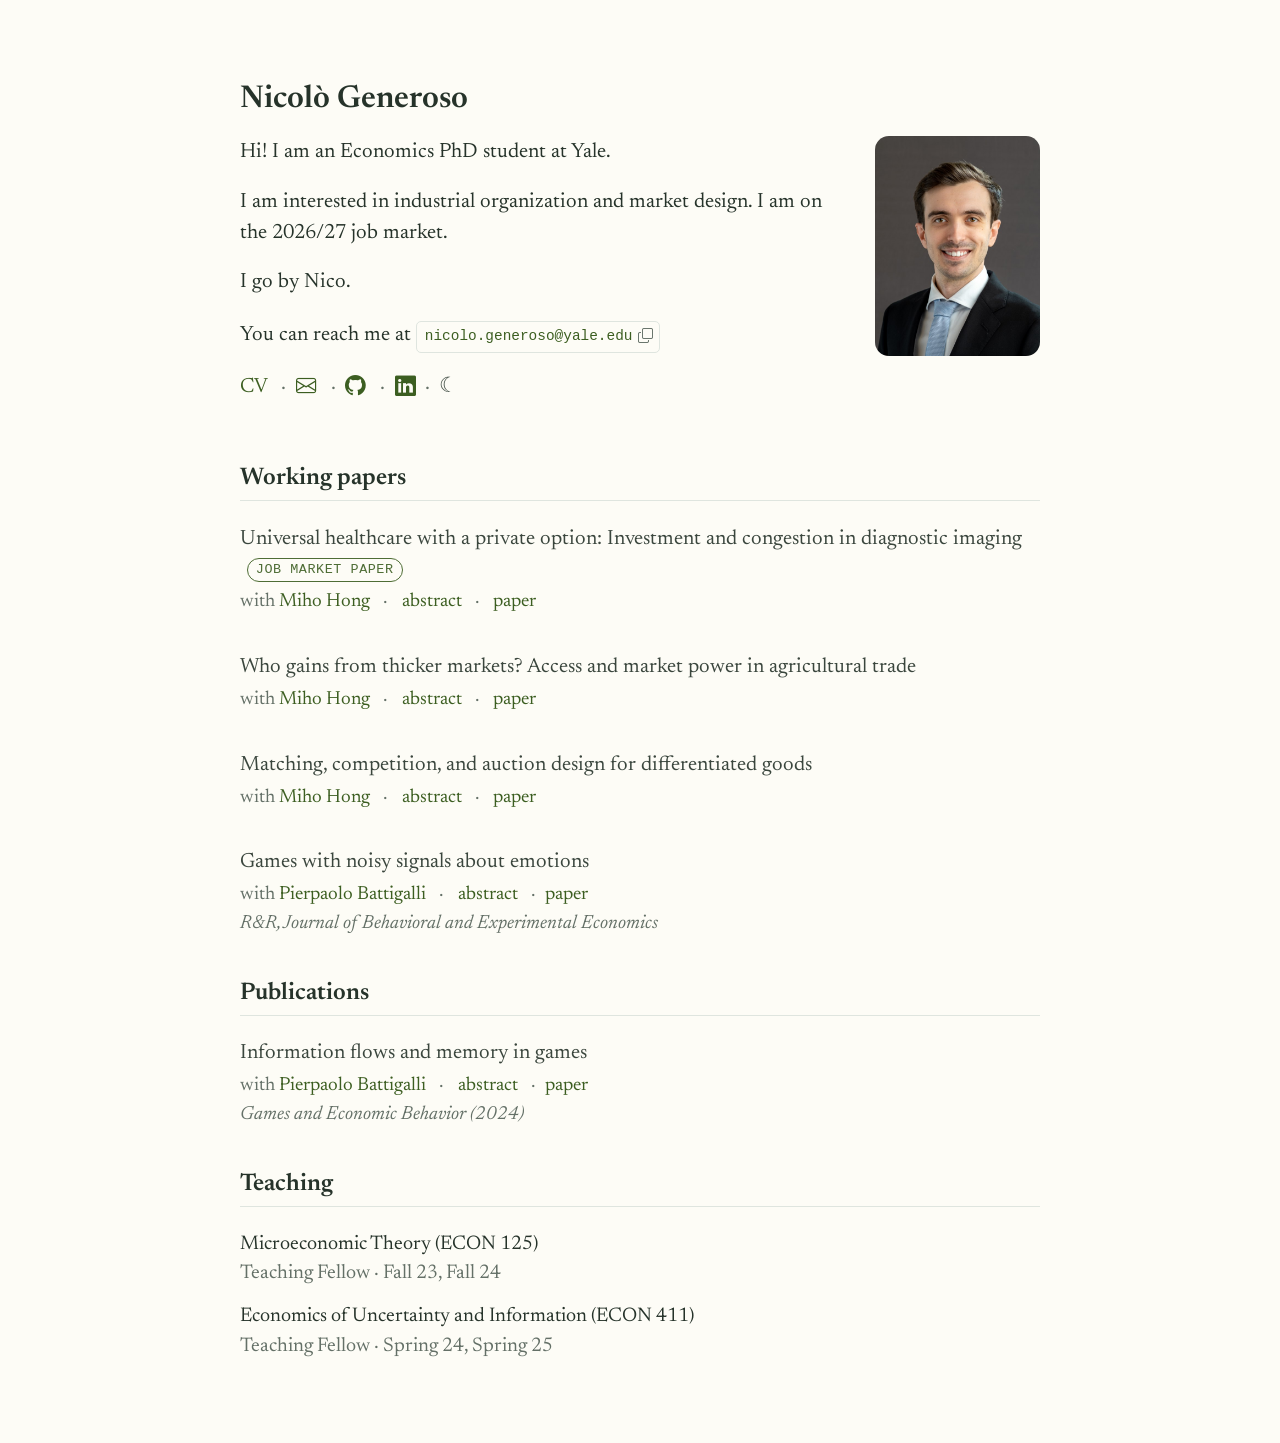
==== commit d07775a3: "Built site for gh-pages" ====
--- a/index.html
+++ b/index.html
@@ -43,9 +43,9 @@
 <link href="site_libs/quarto-html/quarto-syntax-highlighting-63b5708e65d6cd79cd7618c58d0c21e7.css" rel="stylesheet" class="quarto-color-scheme-extra" id="quarto-text-highlighting-styles">
 <script src="site_libs/bootstrap/bootstrap.min.js"></script>
 <link href="site_libs/bootstrap/bootstrap-icons.css" rel="stylesheet">
-<link href="site_libs/bootstrap/bootstrap-e110f5decf531a135184302bd46d875b.min.css" rel="stylesheet" append-hash="true" class="quarto-color-scheme" id="quarto-bootstrap" data-mode="light">
-<link href="site_libs/bootstrap/bootstrap-dark-9745a760ec73033e10c0cf61a5e27bc0.min.css" rel="stylesheet" append-hash="true" class="quarto-color-scheme quarto-color-alternate" id="quarto-bootstrap" data-mode="dark">
-<link href="site_libs/bootstrap/bootstrap-e110f5decf531a135184302bd46d875b.min.css" rel="stylesheet" append-hash="true" class="quarto-color-scheme-extra" id="quarto-bootstrap" data-mode="light">
+<link href="site_libs/bootstrap/bootstrap-d9247e4441fc65e5bd73f63fcaae32f0.min.css" rel="stylesheet" append-hash="true" class="quarto-color-scheme" id="quarto-bootstrap" data-mode="light">
+<link href="site_libs/bootstrap/bootstrap-dark-b52200866a8586ec9ebaf56d2b19a6f0.min.css" rel="stylesheet" append-hash="true" class="quarto-color-scheme quarto-color-alternate" id="quarto-bootstrap" data-mode="dark">
+<link href="site_libs/bootstrap/bootstrap-d9247e4441fc65e5bd73f63fcaae32f0.min.css" rel="stylesheet" append-hash="true" class="quarto-color-scheme-extra" id="quarto-bootstrap" data-mode="light">
 <script id="quarto-search-options" type="application/json">{
   "language": {
     "search-no-results-text": "No results",
